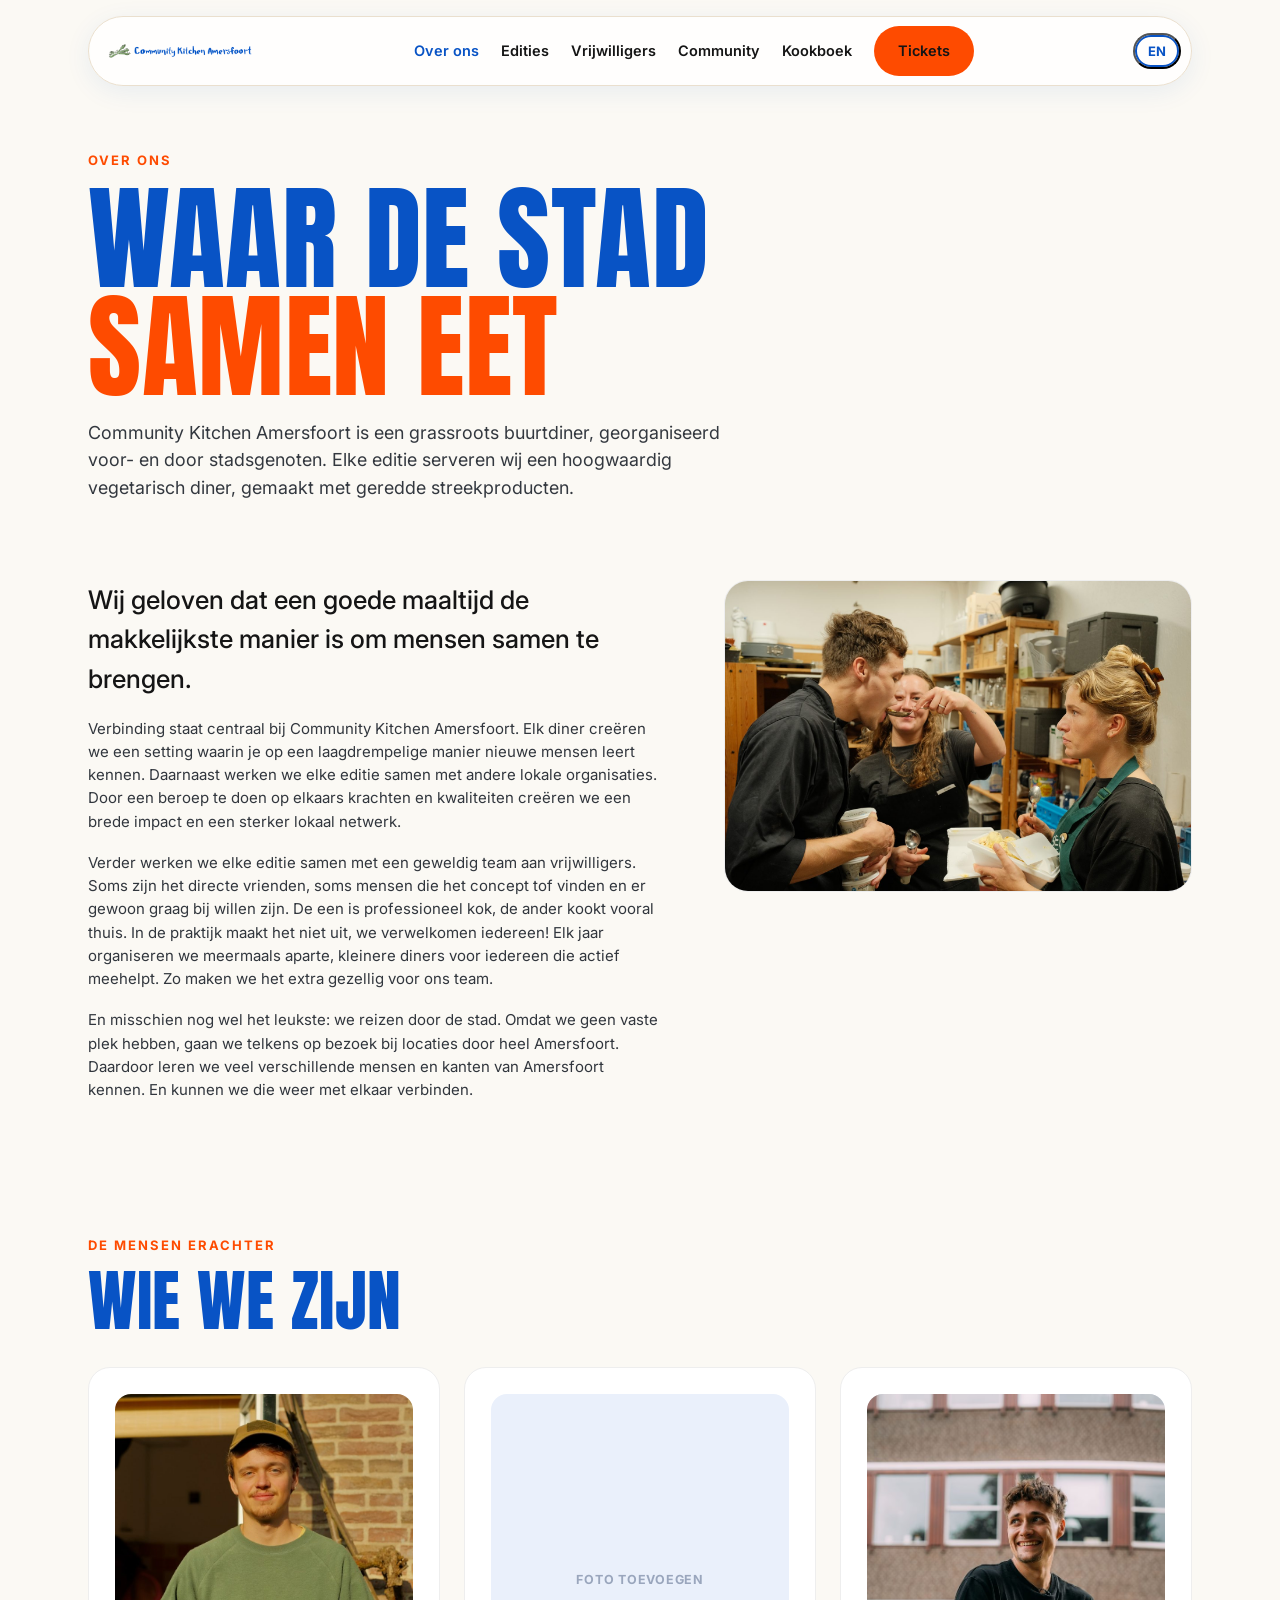
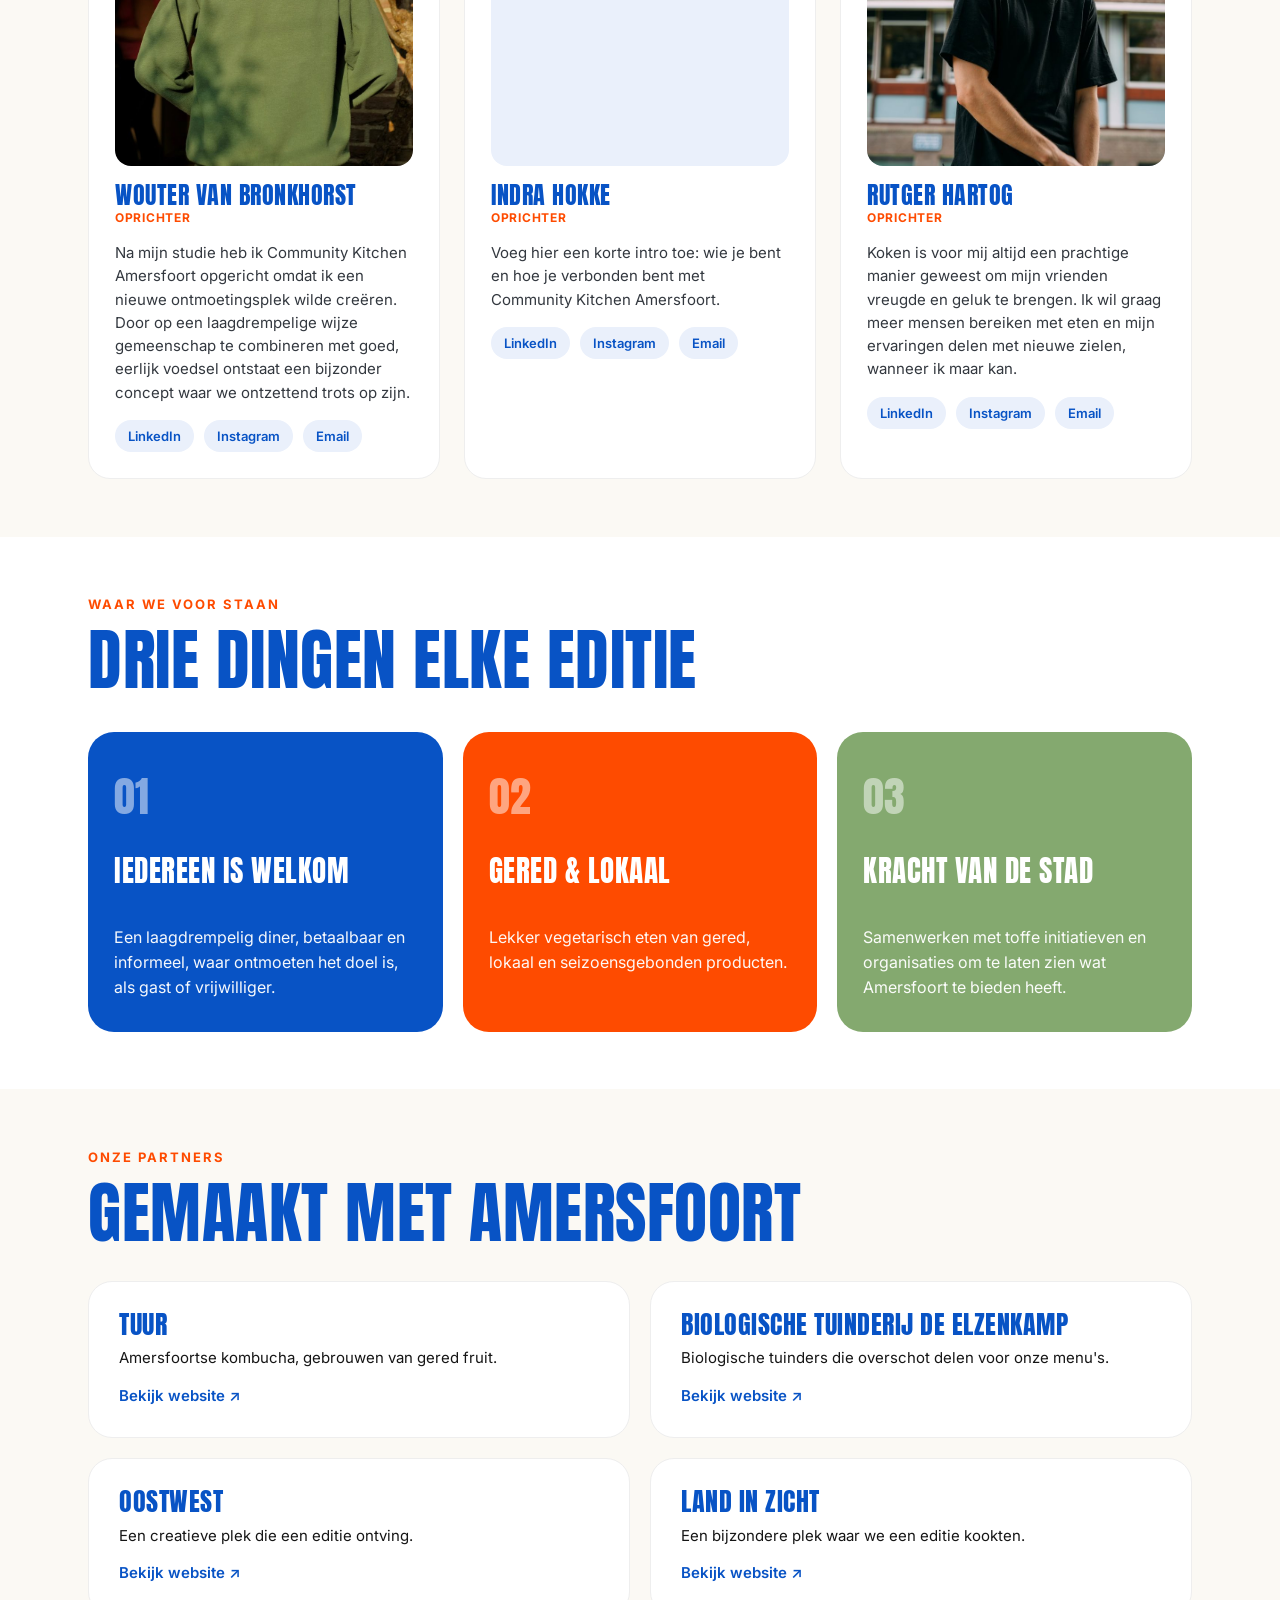
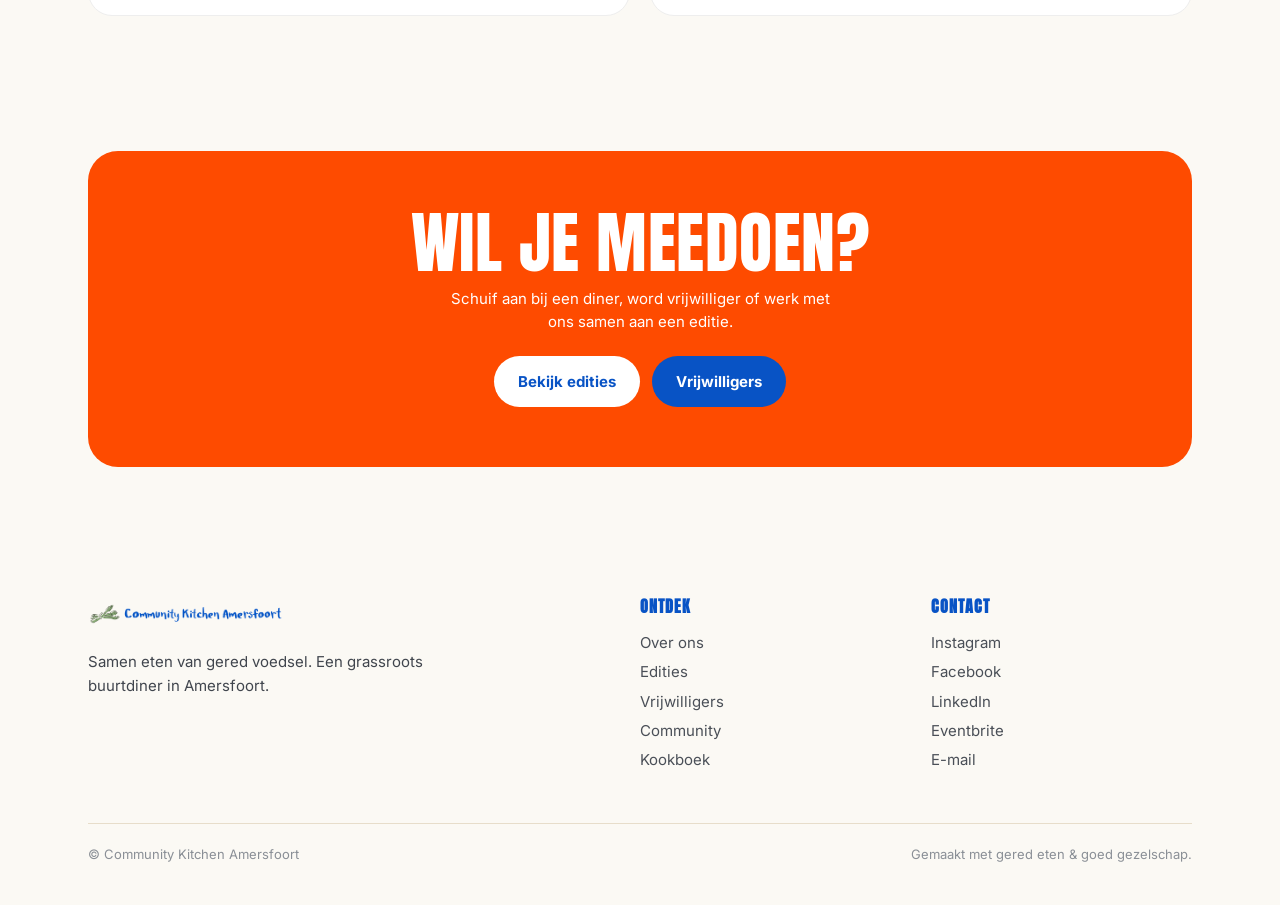
==== about.html @ 236e0821 "SEO: Dutch default, meta/OG/Twitter, JSON-LD, favicon, sitemap, robots Co-Authored-By: Claude Opus 4" ====
<!DOCTYPE html><html lang="nl"><head>
<meta charset="utf-8"><meta name="viewport" content="width=device-width, initial-scale=1">
<title>Over ons | Community Kitchen Amersfoort</title>
<meta name="description" content="Wie we zijn: een grassroots buurtdiner voor en door Amersfoorters. Vegetarisch koken met geredde streekproducten, op wisselende locaties in de stad.">
<link rel="canonical" href="https://communitykitchenamersfoort.nl/about.html">
<meta property="og:type" content="website">
<meta property="og:site_name" content="Community Kitchen Amersfoort">
<meta property="og:locale" content="nl_NL">
<meta property="og:title" content="Over ons | Community Kitchen Amersfoort">
<meta property="og:description" content="Wie we zijn: een grassroots buurtdiner voor en door Amersfoorters. Vegetarisch koken met geredde streekproducten, op wisselende locaties in de stad.">
<meta property="og:url" content="https://communitykitchenamersfoort.nl/about.html">
<meta property="og:image" content="https://communitykitchenamersfoort.nl/assets/img/og-image.jpg">
<meta property="og:image:width" content="1200">
<meta property="og:image:height" content="630">
<meta name="twitter:card" content="summary_large_image">
<meta name="twitter:title" content="Over ons | Community Kitchen Amersfoort">
<meta name="twitter:description" content="Wie we zijn: een grassroots buurtdiner voor en door Amersfoorters. Vegetarisch koken met geredde streekproducten, op wisselende locaties in de stad.">
<meta name="twitter:image" content="https://communitykitchenamersfoort.nl/assets/img/og-image.jpg">
<meta name="theme-color" content="#0853C5">
<link rel="icon" href="favicon.ico" sizes="any">
<link rel="icon" type="image/png" sizes="32x32" href="assets/img/favicon-32.png">
<link rel="icon" type="image/png" sizes="16x16" href="assets/img/favicon-16.png">
<link rel="apple-touch-icon" href="assets/img/apple-touch-icon.png">
<link rel="preconnect" href="https://fonts.googleapis.com"><link rel="preconnect" href="https://fonts.gstatic.com" crossorigin>
<link href="https://fonts.googleapis.com/css2?family=Anton&family=Inter:wght@400;500;600;700;800&display=swap" rel="stylesheet">
<link rel="stylesheet" href="assets/css/style.css?v=3"><script type="application/ld+json">{"@context":"https://schema.org","@type":"Organization","name":"Community Kitchen Amersfoort","url":"https://communitykitchenamersfoort.nl/","logo":"https://communitykitchenamersfoort.nl/assets/img/apple-touch-icon.png","image":"https://communitykitchenamersfoort.nl/assets/img/og-image.jpg","description":"Een laagdrempelig buurtdiner in Amersfoort. Samen eten uit gered, lokaal en seizoensvoedsel.","email":"info@communitykitchenamersfoort.nl","areaServed":"Amersfoort","sameAs":["https://www.instagram.com/communitykitchenamersfoort/","https://www.facebook.com/profile.php?id=61595077734301","https://www.linkedin.com/company/community-kitchen-amersfoort/"]}</script></head><body>
<nav><div class="wrap"><div class="navbar">
<a href="index.html"><img src="assets/img/logo.png" alt="Community Kitchen Amersfoort"></a>
<div class="navlinks" id="nav"><a class="active" href="about.html" data-en="About" data-nl="Over ons">Over ons</a><a href="events.html" data-en="Events" data-nl="Edities">Edities</a><a href="volunteer.html" data-en="Volunteer" data-nl="Vrijwilligers">Vrijwilligers</a><a href="community.html" data-en="Community" data-nl="Community">Community</a><a href="recipes.html" data-en="Cookbook" data-nl="Kookboek">Kookboek</a><a class="btn" href="https://www.eventbrite.nl/o/community-kitchen-amersfoort" target="_blank" rel="noopener" data-en="Get tickets" data-nl="Tickets">Tickets</a></div>
<button class="langtoggle" aria-label="Taal">EN</button>
<button class="navtoggle" aria-label="Menu">&#9776;</button>
</div></div></nav>
<header class="page-hero"><div class="wrap">
<div class="eyebrow reveal in" data-en="About us" data-nl="Over ons">Over ons</div>
<h1 class="display reveal in"><span data-en="Where the city" data-nl="Waar de stad">Waar de stad</span><span style="color:var(--orange)" data-en="eats together" data-nl="samen eet">samen eet</span></h1>
<p class="lede reveal in" data-en="Community Kitchen Amersfoort is a grassroots neighbourhood dinner, organised for and by fellow city residents. Every edition we serve a high-quality vegetarian dinner, made with rescued regional produce." data-nl="Community Kitchen Amersfoort is een grassroots buurtdiner, georganiseerd voor- en door stadsgenoten. Elke editie serveren wij een hoogwaardig vegetarisch diner, gemaakt met geredde streekproducten.">Community Kitchen Amersfoort is een grassroots buurtdiner, georganiseerd voor- en door stadsgenoten. Elke editie serveren wij een hoogwaardig vegetarisch diner, gemaakt met geredde streekproducten.</p>
</div></header>

<section><div class="wrap two" style="align-items:start">
<div class="prose reveal">
<p class="big" data-en="We believe a good meal is the easiest way to bring people together." data-nl="Wij geloven dat een goede maaltijd de makkelijkste manier is om mensen samen te brengen.">Wij geloven dat een goede maaltijd de makkelijkste manier is om mensen samen te brengen.</p>
<p data-en="Connection is at the heart of Community Kitchen Amersfoort. At every dinner we create a setting where you get to know new people in a low-threshold way. We also team up with other local organisations each edition. By drawing on each other&#x27;s strengths and qualities, we create a broad impact and a stronger local network." data-nl="Verbinding staat centraal bij Community Kitchen Amersfoort. Elk diner creëren we een setting waarin je op een laagdrempelige manier nieuwe mensen leert kennen. Daarnaast werken we elke editie samen met andere lokale organisaties. Door een beroep te doen op elkaars krachten en kwaliteiten creëren we een brede impact en een sterker lokaal netwerk.">Verbinding staat centraal bij Community Kitchen Amersfoort. Elk diner creëren we een setting waarin je op een laagdrempelige manier nieuwe mensen leert kennen. Daarnaast werken we elke editie samen met andere lokale organisaties. Door een beroep te doen op elkaars krachten en kwaliteiten creëren we een brede impact en een sterker lokaal netwerk.</p>
<p data-en="Every edition we also work with a wonderful team of volunteers. Sometimes they&#x27;re close friends, sometimes people who love the concept and simply want to be part of it. One is a professional cook, another mostly cooks at home. In practice it doesn&#x27;t matter, everyone is welcome! Several times a year we host separate, smaller dinners for everyone who actively helps out, to make it extra special for our team." data-nl="Verder werken we elke editie samen met een geweldig team aan vrijwilligers. Soms zijn het directe vrienden, soms mensen die het concept tof vinden en er gewoon graag bij willen zijn. De een is professioneel kok, de ander kookt vooral thuis. In de praktijk maakt het niet uit, we verwelkomen iedereen! Elk jaar organiseren we meermaals aparte, kleinere diners voor iedereen die actief meehelpt. Zo maken we het extra gezellig voor ons team.">Verder werken we elke editie samen met een geweldig team aan vrijwilligers. Soms zijn het directe vrienden, soms mensen die het concept tof vinden en er gewoon graag bij willen zijn. De een is professioneel kok, de ander kookt vooral thuis. In de praktijk maakt het niet uit, we verwelkomen iedereen! Elk jaar organiseren we meermaals aparte, kleinere diners voor iedereen die actief meehelpt. Zo maken we het extra gezellig voor ons team.</p>
<p data-en="And maybe the best part: we travel through the city. Because we don&#x27;t have a fixed spot, we visit locations all across Amersfoort. That way we get to know many different people and sides of Amersfoort, and connect them with each other." data-nl="En misschien nog wel het leukste: we reizen door de stad. Omdat we geen vaste plek hebben, gaan we telkens op bezoek bij locaties door heel Amersfoort. Daardoor leren we veel verschillende mensen en kanten van Amersfoort kennen. En kunnen we die weer met elkaar verbinden.">En misschien nog wel het leukste: we reizen door de stad. Omdat we geen vaste plek hebben, gaan we telkens op bezoek bij locaties door heel Amersfoort. Daardoor leren we veel verschillende mensen en kanten van Amersfoort kennen. En kunnen we die weer met elkaar verbinden.</p>
</div>
<div class="round-img photoslides reveal" aria-label="Photos from Community Kitchen editions">
<img class="on" src="assets/img/about/7752.jpg" alt="Neighbours together at a Community Kitchen edition" style="object-position:58% 43%">
<img src="assets/img/about/7590.jpg" alt="A volunteer at a Community Kitchen edition" style="object-position:48% 45%">
<img src="assets/img/about/7523.jpg" alt="Guests sharing a meal at a Community Kitchen edition" style="object-position:45% 47%">
<img src="assets/img/about/7566.jpg" alt="People talking over dinner at a Community Kitchen edition" style="object-position:50% 43%">
<img src="assets/img/about/7672.jpg" alt="A guest enjoying the evening at a Community Kitchen edition" style="object-position:48% 36%">
<img src="assets/img/about/7870.jpg" alt="A cook at a Community Kitchen edition" style="object-position:51% 45%">
</div>
</div></section>

<section><div class="wrap">
<div class="eyebrow reveal" data-en="The people behind it" data-nl="De mensen erachter">De mensen erachter</div><h2 class="reveal" data-en="Who we are" data-nl="Wie we zijn">Wie we zijn</h2>
<div class="team">
<div class="tcard reveal">
<div class="tphoto"><img src="assets/img/team/wouter-1.jpg" alt="Wouter van Bronkhorst"></div>
<h3>Wouter van Bronkhorst</h3>
<div class="trole" data-en="Founder" data-nl="Oprichter">Oprichter</div>
<p data-en="After my studies I founded Community Kitchen Amersfoort because I wanted to create a new meeting place. By combining community with good, honest food in a low-threshold way, a special concept arises that we&#x27;re incredibly proud of." data-nl="Na mijn studie heb ik Community Kitchen Amersfoort opgericht omdat ik een nieuwe ontmoetingsplek wilde creëren. Door op een laagdrempelige wijze gemeenschap te combineren met goed, eerlijk voedsel ontstaat een bijzonder concept waar we ontzettend trots op zijn.">Na mijn studie heb ik Community Kitchen Amersfoort opgericht omdat ik een nieuwe ontmoetingsplek wilde creëren. Door op een laagdrempelige wijze gemeenschap te combineren met goed, eerlijk voedsel ontstaat een bijzonder concept waar we ontzettend trots op zijn.</p>
<div class="tsocials"><a href="https://www.linkedin.com/in/wouter-van-bronkhorst/" target="_blank" rel="noopener">LinkedIn</a><a href="https://www.instagram.com/woutervanbronkhorst/" target="_blank" rel="noopener">Instagram</a><a href="mailto:wouter@communitykitchenamersfoort.nl">Email</a></div>
</div>
<div class="tcard reveal">
<div class="tphoto" data-en="Add photo" data-nl="Foto toevoegen">Foto toevoegen</div>
<h3>Indra Hokke</h3>
<div class="trole" data-en="Founder" data-nl="Oprichter">Oprichter</div>
<p data-en="Add a short intro here: who you are and how you connect to Community Kitchen Amersfoort." data-nl="Voeg hier een korte intro toe: wie je bent en hoe je verbonden bent met Community Kitchen Amersfoort.">Voeg hier een korte intro toe: wie je bent en hoe je verbonden bent met Community Kitchen Amersfoort.</p>
<div class="tsocials"><a href="https://www.linkedin.com/in/indra-hokke-3371091a9/" target="_blank" rel="noopener">LinkedIn</a><a href="https://www.instagram.com/indrahokke/" target="_blank" rel="noopener">Instagram</a><a href="mailto:Indra@communitykitchenamersfoort.nl">Email</a></div>
</div>
<div class="tcard reveal">
<div class="tphoto swap"><img class="p1" src="assets/img/team/rutger-1.jpg" alt="Rutger Hartog"><img class="p2" src="assets/img/team/rutger-2.jpg" alt="" aria-hidden="true"></div>
<h3>Rutger Hartog</h3>
<div class="trole" data-en="Founder" data-nl="Oprichter">Oprichter</div>
<p data-en="Cooking has always been a beautiful way for me to bring joy and happiness to my friends. I&#x27;d like to reach more people with food and share my experiences with new souls whenever I can." data-nl="Koken is voor mij altijd een prachtige manier geweest om mijn vrienden vreugde en geluk te brengen. Ik wil graag meer mensen bereiken met eten en mijn ervaringen delen met nieuwe zielen, wanneer ik maar kan.">Koken is voor mij altijd een prachtige manier geweest om mijn vrienden vreugde en geluk te brengen. Ik wil graag meer mensen bereiken met eten en mijn ervaringen delen met nieuwe zielen, wanneer ik maar kan.</p>
<div class="tsocials"><a href="https://www.linkedin.com/in/rutger-hartog-46045a106/" target="_blank" rel="noopener">LinkedIn</a><a href="https://www.instagram.com/rutgerhartog/" target="_blank" rel="noopener">Instagram</a><a href="mailto:rutger@communitykitchenamersfoort.nl">Email</a></div>
</div>
</div>
</div></section>

<section style="background:var(--white)"><div class="wrap">
<div class="eyebrow reveal" data-en="What we stand for" data-nl="Waar we voor staan">Waar we voor staan</div><h2 class="reveal" data-en="Three things every edition" data-nl="Drie dingen elke editie">Drie dingen elke editie</h2>
<div class="cards">
<div class="pcard b reveal"><div class="n">01</div><div><h3 data-en="Everyone&#x27;s welcome" data-nl="Iedereen is welkom">Iedereen is welkom</h3><p data-en="A low-threshold dinner, affordable and informal, where meeting people is the whole point, as a guest or volunteer." data-nl="Een laagdrempelig diner, betaalbaar en informeel, waar ontmoeten het doel is, als gast of vrijwilliger.">Een laagdrempelig diner, betaalbaar en informeel, waar ontmoeten het doel is, als gast of vrijwilliger.</p></div></div>
<div class="pcard o reveal"><div class="n">02</div><div><h3 data-en="Rescued &amp; local" data-nl="Gered &amp; lokaal">Gered &amp; lokaal</h3><p data-en="Tasty vegetarian food from rescued, local and seasonal produce." data-nl="Lekker vegetarisch eten van gered, lokaal en seizoensgebonden producten.">Lekker vegetarisch eten van gered, lokaal en seizoensgebonden producten.</p></div></div>
<div class="pcard g reveal"><div class="n">03</div><div><h3 data-en="Strength of the city" data-nl="Kracht van de stad">Kracht van de stad</h3><p data-en="Teaming up with great local initiatives and organisations to show what Amersfoort has to offer." data-nl="Samenwerken met toffe initiatieven en organisaties om te laten zien wat Amersfoort te bieden heeft.">Samenwerken met toffe initiatieven en organisaties om te laten zien wat Amersfoort te bieden heeft.</p></div></div>
</div></div></section>

<section><div class="wrap">
<div class="eyebrow reveal" data-en="Our partners" data-nl="Onze partners">Onze partners</div><h2 class="reveal" data-en="Made with Amersfoort" data-nl="Gemaakt met Amersfoort">Gemaakt met Amersfoort</h2>
<div class="grid2">
<a class="icard reveal" href="https://tuur.fr/sdrank/" target="_blank" rel="noopener"><h3>TUUR</h3><p data-en="Amersfoort kombucha, brewed from rescued fruit." data-nl="Amersfoortse kombucha, gebrouwen van gered fruit.">Amersfoortse kombucha, gebrouwen van gered fruit.</p><span class="icard-link" data-en="Visit website ↗" data-nl="Bekijk website ↗">Bekijk website ↗</span></a>
<a class="icard reveal" href="https://www.elzenkamp.nl" target="_blank" rel="noopener"><h3>Biologische Tuinderij De Elzenkamp</h3><p data-en="Organic growers who share surplus produce for our menus." data-nl="Biologische tuinders die overschot delen voor onze menu&#x27;s.">Biologische tuinders die overschot delen voor onze menu&#x27;s.</p><span class="icard-link" data-en="Visit website ↗" data-nl="Bekijk website ↗">Bekijk website ↗</span></a>
<a class="icard reveal" href="https://oostwest.digitalkiss.nl" target="_blank" rel="noopener"><h3>OostWest</h3><p data-en="A creative venue that has hosted an edition." data-nl="Een creatieve plek die een editie ontving.">Een creatieve plek die een editie ontving.</p><span class="icard-link" data-en="Visit website ↗" data-nl="Bekijk website ↗">Bekijk website ↗</span></a>
<a class="icard reveal" href="https://landinzicht.net" target="_blank" rel="noopener"><h3>Land In Zicht</h3><p data-en="A special spot where we cooked an edition." data-nl="Een bijzondere plek waar we een editie kookten.">Een bijzondere plek waar we een editie kookten.</p><span class="icard-link" data-en="Visit website ↗" data-nl="Bekijk website ↗">Bekijk website ↗</span></a>
</div>
</div></section>

<section><div class="wrap"><div class="band orange reveal">
<h2 data-en="Want to be part of it?" data-nl="Wil je meedoen?">Wil je meedoen?</h2><p style="max-width:44ch;margin:12px auto 0" data-en="Join a dinner, volunteer, or partner with us on an edition." data-nl="Schuif aan bij een diner, word vrijwilliger of werk met ons samen aan een editie.">Schuif aan bij een diner, word vrijwilliger of werk met ons samen aan een editie.</p>
<div style="margin-top:22px;display:flex;gap:12px;justify-content:center;flex-wrap:wrap">
<a class="btn white" href="events.html" data-en="See events" data-nl="Bekijk edities">Bekijk edities</a><a class="btn blue" href="volunteer.html" data-en="Volunteer" data-nl="Vrijwilligers">Vrijwilligers</a></div>
</div></div></section>
<footer><div class="wrap"><div class="fgrid">
<div><img class="flogo" src="assets/img/logo.png" alt="Community Kitchen Amersfoort">
<p style="max-width:40ch;color:#40454d" data-en="Eating together from rescued food. A grassroots community dinner in Amersfoort." data-nl="Samen eten van gered voedsel. Een grassroots buurtdiner in Amersfoort.">Samen eten van gered voedsel. Een grassroots buurtdiner in Amersfoort.</p></div>
<div class="fcol"><h4 data-en="Explore" data-nl="Ontdek">Ontdek</h4>
<a href="about.html" data-en="About us" data-nl="Over ons">Over ons</a><a href="events.html" data-en="Events" data-nl="Edities">Edities</a><a href="volunteer.html" data-en="Volunteer" data-nl="Vrijwilligers">Vrijwilligers</a><a href="community.html" data-en="Community" data-nl="Community">Community</a><a href="recipes.html" data-en="Cookbook" data-nl="Kookboek">Kookboek</a></div>
<div class="fcol"><h4 data-en="Connect" data-nl="Contact">Contact</h4>
<a href="https://www.instagram.com/communitykitchenamersfoort/" target="_blank" rel="noopener">Instagram</a><a href="https://www.facebook.com/profile.php?id=61595077734301" target="_blank" rel="noopener">Facebook</a><a href="https://www.linkedin.com/company/community-kitchen-amersfoort/" target="_blank" rel="noopener">LinkedIn</a><a href="https://www.eventbrite.nl/o/community-kitchen-amersfoort" target="_blank" rel="noopener">Eventbrite</a><a href="mailto:info@communitykitchenamersfoort.nl" data-en="Email" data-nl="E-mail">E-mail</a></div>
</div><div class="fbar"><span>&copy; Community Kitchen Amersfoort</span><span data-en="Made with rescued veg &amp; good company." data-nl="Gemaakt met gered eten &amp; goed gezelschap.">Gemaakt met gered eten &amp; goed gezelschap.</span></div></div></footer>
<script src="assets/js/main.js?v=3"></script></body></html>
---- assets/css/style.css ----
:root{--blue:#0853C5;--orange:#FE4B00;--green:#84A96F;--ink:#151515;--paper:#FBF9F4;--white:#fff;--cloud:#EAF0FB;--head:'Anton','Arial Narrow',sans-serif;--body:'Inter',system-ui,sans-serif}
*{box-sizing:border-box;margin:0;padding:0}
html{scroll-behavior:smooth}
body{font-family:var(--body);color:var(--ink);background:var(--paper);line-height:1.55;-webkit-font-smoothing:antialiased;overflow-x:hidden}
a{color:inherit;text-decoration:none}
img{max-width:100%;display:block}
.wrap{max-width:1200px;margin:0 auto;padding:0 clamp(18px,4vw,48px)}
h1,h2,h3{font-family:var(--head);font-weight:400;text-transform:uppercase;line-height:.94;letter-spacing:.5px}
.display{font-size:clamp(48px,11vw,150px);color:var(--blue);text-wrap:balance}
.display span{display:block}
.display.oneline span{display:inline}
h2{font-size:clamp(32px,5.5vw,68px);color:var(--blue)}
h3{font-size:clamp(20px,2.4vw,30px)}
p{font-size:clamp(15px,1.15vw,18px)}
.eyebrow{font-family:var(--body);font-weight:700;text-transform:uppercase;letter-spacing:2px;color:var(--orange);font-size:13px;margin-bottom:14px}
.btn{display:inline-flex;align-items:center;gap:8px;font-family:var(--body);font-weight:700;font-size:15px;padding:14px 24px;border-radius:100px;background:var(--orange);color:#fff;transition:transform .18s,background .18s;cursor:pointer;border:0}
.btn:hover{transform:translateY(-2px)}
.btn.blue{background:var(--blue)}
.btn.ghost{background:transparent;color:var(--blue);box-shadow:inset 0 0 0 2px var(--blue)}
.btn.ghost:hover{background:var(--blue);color:#fff}
.btn.white{background:#fff;color:var(--blue)}
nav{position:fixed;top:16px;left:0;right:0;z-index:50}
.navbar{display:flex;align-items:center;gap:14px;justify-content:space-between;background:rgba(255,255,255,.82);backdrop-filter:blur(10px);border:1px solid #eadfce;border-radius:100px;padding:9px 10px 9px 18px;box-shadow:0 6px 26px rgba(8,83,197,.08)}
.navbar>a img{height:30px}
.navlinks{display:flex;gap:22px;align-items:center}
.navlinks a{font-weight:600;font-size:14.5px;color:var(--ink);transition:color .15s}
.navlinks a:hover,.navlinks a.active{color:var(--blue)}
.langtoggle{font-family:var(--body);font-weight:700;font-size:13px;padding:8px 13px;border-radius:100px;background:transparent;color:var(--blue);box-shadow:inset 0 0 0 2px var(--blue);cursor:pointer;flex:none}
.langtoggle:hover{background:var(--blue);color:#fff}
.navtoggle{display:none;background:none;border:0;font-size:26px;color:var(--blue);cursor:pointer;line-height:1}
.hero{padding:150px 0 30px}
.hero .lede{max-width:620px;margin:24px 0 28px;font-size:clamp(17px,1.6vw,22px);color:#33383f}
.hero-cta{display:flex;gap:14px;flex-wrap:wrap}
.home-hero{padding:130px 0 50px}
.hero-split{display:grid;grid-template-columns:1.05fr .95fr;gap:clamp(28px,5vw,64px);align-items:center;width:100%}
.home-hero .display{font-size:clamp(40px,7vw,108px)}
.hero-square{aspect-ratio:1/1;border-radius:28px;overflow:hidden;border:1px solid #eee;background:#fff}
.hero-square img{width:100%;height:100%;object-fit:cover;display:block}
.page-hero{padding:150px 0 20px}
.page-hero .display{font-size:clamp(44px,9vw,120px)}
.page-hero .lede{max-width:60ch;margin-top:18px;color:#33383f;font-size:clamp(16px,1.4vw,20px)}
.lede a{color:var(--blue);font-weight:600}
section{padding:clamp(34px,4.5vw,60px) 0}
.two{display:grid;grid-template-columns:1.1fr .9fr;gap:clamp(28px,5vw,64px);align-items:center}
.statement{font-family:var(--head);text-transform:uppercase;font-size:clamp(26px,3.2vw,44px);line-height:1.02;color:var(--ink)}
.statement b{color:var(--blue)}
.round-img{border-radius:24px;overflow:hidden;border:1px solid #eee;background:#fff}
.photoslides{position:relative;aspect-ratio:3/2}
.photoslides img{position:absolute;inset:0;width:100%;height:100%;object-fit:cover;opacity:0;transition:opacity 1s ease}
.photoslides img.on{opacity:1}
.prose p{max-width:66ch;margin:0 0 18px;color:#31363d}
.prose p.big{font-size:clamp(19px,2vw,26px);color:var(--ink);font-weight:500}
.eventbar{background:var(--orange);color:#fff;border-radius:24px;padding:26px clamp(24px,4vw,44px);display:flex;gap:20px;align-items:center;justify-content:space-between;flex-wrap:wrap;margin-top:34px}
.eventbar .when{font-family:var(--head);text-transform:uppercase;font-size:clamp(22px,3vw,40px);line-height:1}
.eventbar .sub{opacity:.95;margin-top:6px;font-weight:600}
.cards{display:grid;grid-template-columns:repeat(3,1fr);gap:20px;margin-top:40px}
.pcard{border-radius:26px;padding:32px 26px;min-height:240px;display:flex;flex-direction:column;color:#fff}
.pcard h3{font-size:clamp(23px,2.3vw,32px)}.pcard p{font-size:16px;opacity:.96}
.pcard .n{font-family:var(--head);font-size:42px;opacity:.5;margin-bottom:28px}
.pcard h3{margin-bottom:12px;min-height:1.9em}
.pcard.b{background:var(--blue)}.pcard.o{background:var(--orange)}.pcard.g{background:var(--green)}
.edition{background:var(--blue);color:#fff;border-radius:30px;overflow:hidden;display:grid;grid-template-columns:1fr 1fr;margin-top:20px}
.edition .info{padding:clamp(30px,4vw,54px)}
.edition h2{color:#fff}
.edition .meta{margin:22px 0;display:grid;gap:12px;font-size:17px}
.edition .meta div{display:flex;gap:14px;align-items:baseline}
.edition .meta b{font-family:var(--head);color:#FFC7AE;font-weight:400;min-width:110px;text-transform:uppercase;font-size:15px;letter-spacing:1px}
.edition .pic{background:#fff}.edition .pic img{width:100%;height:100%;object-fit:cover}
.gallery{display:grid;grid-template-columns:repeat(4,1fr);grid-auto-rows:200px;gap:16px;margin-top:24px}
.gitem{border-radius:20px;overflow:hidden;position:relative}
.gitem img{width:100%;height:100%;object-fit:cover;transition:transform .5s}
.gitem:hover img{transform:scale(1.05)}
.gitem.tall{grid-row:span 2}.gitem.wide{grid-column:span 2}
.gitem.fill{display:flex;align-items:center;justify-content:center;padding:14px}
.gitem.fill img{height:auto;object-fit:contain}
.gitem.blue{background:var(--cloud)}.gitem.cream{background:#F3ECDD}.gitem.mint{background:#EAF0E7}
.grid3{display:grid;grid-template-columns:repeat(3,1fr);gap:20px;margin-top:36px}
.grid2{display:grid;grid-template-columns:repeat(2,1fr);gap:20px;margin-top:36px}
.icard{border-radius:24px;padding:30px;background:#fff;border:1px solid #eee}
.icard h3{color:var(--blue);font-size:26px;margin-bottom:10px}
a.icard{text-decoration:none;color:inherit;display:block;transition:transform .2s,box-shadow .2s,border-color .2s}
a.icard:hover{transform:translateY(-3px);box-shadow:0 12px 30px rgba(8,83,197,.10);border-color:var(--blue)}
.icard-link{display:inline-block;margin-top:14px;color:var(--blue);font-weight:600;font-size:15px}
.recipes{display:grid;gap:26px;margin-top:30px}
.recipe{background:#fff;border:1px solid #eee;border-radius:24px;padding:clamp(24px,3vw,38px)}
.recipe h3{font-size:clamp(24px,2.6vw,34px);color:var(--blue);margin-bottom:4px}
.recipe .rtag{font-family:var(--body);font-weight:700;text-transform:uppercase;letter-spacing:.06em;color:var(--orange);font-size:12.5px;margin-bottom:16px}
.recipe .rdesc{color:#33383f;font-size:15.5px;max-width:70ch;margin-bottom:22px}
.recipe-cols{display:grid;grid-template-columns:.85fr 1.3fr;gap:clamp(22px,3vw,40px)}
.recipe h4{font-family:var(--body);font-weight:700;font-size:12.5px;text-transform:uppercase;letter-spacing:.08em;color:#8a8f98;margin:0 0 12px}
.rgroup+.rgroup{margin-top:22px}
.recipe ul{list-style:none;padding:0;margin:0}
.recipe ul li{padding:7px 0 7px 20px;position:relative;border-bottom:1px solid #f1eee6;color:#33383f;font-size:14.5px;line-height:1.45}
.recipe ul li:last-child{border-bottom:0}
.recipe ul li:before{content:"";position:absolute;left:2px;top:14px;width:7px;height:7px;border-radius:50%;background:var(--green)}
.recipe ol{margin:0;padding-left:22px;color:#33383f}
.recipe ol li{padding:7px 0;font-size:15px;line-height:1.6}
.recipe ol li::marker{color:var(--orange);font-weight:700}
.recipe .src{margin-top:16px;font-size:13px;color:#8a8f98}
.recipe .src a{color:var(--blue);font-weight:600}
.ed-head{margin-top:8px}
@media(max-width:820px){.recipe-cols{grid-template-columns:1fr;gap:22px}}
/* rotating recipe banner */
.rbanner-wrap{padding:110px 0 0}
.rbanner{position:relative;display:block;width:100%;height:clamp(300px,42vw,520px);border-radius:28px;overflow:hidden;cursor:pointer;border:1px solid #eadfce;background:var(--cloud)}
.rbanner-bg{position:absolute;inset:0;background-size:cover;background-position:center;opacity:0;transition:opacity .9s ease}
.rbanner-bg.on{opacity:1}
.rbanner-scrim{position:absolute;inset:0;background:linear-gradient(180deg,rgba(255,255,255,0) 42%,rgba(251,249,244,.94) 100%)}
.rbanner-inner{position:absolute;left:clamp(20px,4vw,50px);right:60px;bottom:clamp(20px,3.5vw,42px)}
.rbanner-eyebrow{font-family:var(--body);font-weight:700;text-transform:uppercase;letter-spacing:2px;color:var(--orange);font-size:13px;margin-bottom:8px}
.rbanner-title{color:var(--blue);font-family:var(--head);text-transform:uppercase;line-height:.92;letter-spacing:.5px;font-size:clamp(34px,6vw,84px);margin:0}
.rbanner-dots{position:absolute;top:clamp(18px,3vw,26px);right:clamp(18px,3vw,26px);display:flex;gap:8px}
.rbanner-dots span{width:9px;height:9px;border-radius:50%;background:rgba(8,83,197,.3);cursor:pointer;transition:background .2s,transform .2s}
.rbanner-dots span.on{background:var(--blue);transform:scale(1.3)}
/* recipe cards grid */
.rgrid{display:grid;grid-template-columns:repeat(auto-fill,minmax(248px,1fr));gap:22px;margin-top:30px}
.rcard{display:flex;flex-direction:column;text-align:left;background:#fff;border:1px solid #eee;border-radius:22px;overflow:hidden;cursor:pointer;padding:0;transition:transform .2s,box-shadow .2s}
.rcard:hover{transform:translateY(-4px);box-shadow:0 16px 36px rgba(8,83,197,.12)}
.rcard-img{aspect-ratio:4/3;overflow:hidden;background:var(--cloud)}
.rcard-img img{width:100%;height:100%;object-fit:cover;transition:transform .5s}
.rcard:hover .rcard-img img{transform:scale(1.06)}
.rcard-body{padding:16px 18px 20px}
.rcard-body h3{color:var(--blue);font-size:clamp(19px,2vw,24px);line-height:1;margin:0 0 7px}
.rcard-tag{font-family:var(--body);font-weight:700;text-transform:uppercase;letter-spacing:.05em;color:var(--orange);font-size:11.5px}
/* recipe modal */
.rmodal{position:fixed;inset:0;z-index:100;display:none;align-items:flex-start;justify-content:center;padding:clamp(14px,4vw,48px)}
.rmodal.open{display:flex}
.rmodal-scrim{position:absolute;inset:0;background:rgba(21,21,21,.42);backdrop-filter:blur(8px);-webkit-backdrop-filter:blur(8px)}
.rmodal-card{position:relative;z-index:1;display:flex;flex-direction:column;background:var(--paper);border-radius:24px;max-width:880px;width:100%;max-height:90vh;box-shadow:0 30px 80px rgba(0,0,0,.3)}
.rmodal-close{position:absolute;top:14px;right:14px;z-index:3;width:42px;height:42px;border:0;border-radius:50%;background:var(--blue);color:#fff;font-size:24px;line-height:1;cursor:pointer}
.rmodal-close:hover{background:var(--orange)}
.rmodal-body{overflow:auto;padding:clamp(24px,4vw,46px)}
.rmodal .recipe{border:0;background:transparent;padding:0}
.recipe-full{display:none}
body.modal-open{overflow:hidden}
@media(max-width:560px){.rbanner-title{font-size:clamp(30px,10vw,46px)}}
/* recipe filters */
.rfilters{display:flex;flex-wrap:wrap;gap:10px;margin-top:26px}
.rfilter{font-family:var(--body);font-weight:600;font-size:14px;padding:9px 17px;border-radius:100px;border:1.5px solid #e2ddd0;background:#fff;color:var(--ink);cursor:pointer;transition:background .15s,border-color .15s,color .15s}
.rfilter:hover{border-color:var(--blue);color:var(--blue)}
.rfilter.active{background:var(--blue);border-color:var(--blue);color:#fff}
.rempty{display:none;margin-top:30px;color:#8a8f98;font-size:16px}
/* team / people */
.team{display:grid;grid-template-columns:repeat(auto-fit,minmax(240px,1fr));gap:24px;margin-top:34px}
.tcard{background:#fff;border:1px solid #eee;border-radius:22px;padding:26px}
.tphoto{aspect-ratio:4/5;border-radius:16px;background:var(--cloud);display:flex;align-items:center;justify-content:center;color:#9aa6bd;font-size:12.5px;font-weight:700;text-transform:uppercase;letter-spacing:.06em;margin-bottom:18px;overflow:hidden}
.tphoto img{width:100%;height:100%;object-fit:cover}
.tphoto.swap{position:relative}
.tphoto.swap img{position:absolute;inset:0}
.tphoto.swap .p2{opacity:0;transition:opacity .4s ease}
.tphoto.swap:hover .p2{opacity:1}
.tcard h3{color:var(--blue);font-size:24px;margin-bottom:2px}
.trole{color:var(--orange);font-weight:700;font-size:12px;text-transform:uppercase;letter-spacing:.06em;margin-bottom:14px}
.tcard p{color:#33383f;font-size:15px;line-height:1.55}
.tsocials{display:flex;gap:10px;margin-top:16px;flex-wrap:wrap}
.tsocials a{font-family:var(--body);font-weight:600;font-size:13px;padding:6px 13px;border-radius:100px;background:var(--cloud);color:var(--blue);transition:background .15s,color .15s}
.tsocials a:hover{background:var(--blue);color:#fff}
.icard .k{font-family:var(--head);color:var(--orange);font-size:34px;text-transform:uppercase}
.chips{margin-top:30px;display:flex;gap:12px;flex-wrap:wrap;align-items:center}
.chip{background:#fff;border:1px solid #e7ddca;border-radius:100px;padding:10px 18px;font-weight:600;font-size:14px}
.tag{display:inline-block;background:var(--blue);color:#fff;font-family:var(--head);letter-spacing:1px;font-size:13px;padding:6px 14px;border-radius:20px;margin:3px 5px 3px 0;text-transform:uppercase}
.faq{margin-top:30px;max-width:820px}
.faq details{border-bottom:1px solid #e7ddca;padding:16px 0}
.faq summary{font-weight:700;font-size:18px;cursor:pointer;list-style:none;display:flex;justify-content:space-between}
.faq summary::-webkit-details-marker{display:none}
.faq summary::after{content:'+';color:var(--orange);font-family:var(--head);font-size:24px}
.faq details[open] summary::after{content:'\2013'}
.faq p{margin-top:12px;color:#31363d}
.band{background:var(--blue);color:#fff;border-radius:30px;padding:clamp(34px,5vw,60px);text-align:center;margin-top:20px}
.band h2{color:#fff}.band.orange{background:var(--orange)}
.signup{display:flex;gap:10px;max-width:460px;margin:22px auto 0;flex-wrap:wrap;justify-content:center}
.signup input{flex:1;min-width:220px;border:0;border-radius:100px;padding:15px 20px;font-size:15px;font-family:var(--body)}
footer{padding:70px 0 40px}
.fgrid{display:grid;grid-template-columns:2fr 1fr 1fr;gap:30px}
footer img.flogo{height:40px;margin-bottom:16px}
.fcol h4{font-family:var(--head);text-transform:uppercase;color:var(--blue);font-size:16px;letter-spacing:1px;margin-bottom:12px}
.fcol a{display:block;color:#4a4f57;margin:6px 0;font-size:15px}.fcol a:hover{color:var(--blue)}
.fbar{margin-top:46px;padding-top:20px;border-top:1px solid #e7ddca;display:flex;justify-content:space-between;flex-wrap:wrap;gap:10px;font-size:13px;color:#8a8f96}
.reveal{opacity:0;transform:translateY(24px);transition:opacity .7s,transform .7s}
.reveal.in{opacity:1;transform:none}
@media(max-width:900px){
 .navlinks{position:fixed;inset:72px 14px auto 14px;flex-direction:column;background:#fff;border-radius:20px;padding:18px;box-shadow:0 20px 50px rgba(0,0,0,.12);display:none}
 .navlinks.open{display:flex}.navtoggle{display:block}
 .two,.cards,.edition,.grid3,.grid2,.fgrid,.hero-split{grid-template-columns:1fr}
 .home-hero{padding:108px 0 44px}
 .edition .pic{min-height:240px}
 .gallery{grid-template-columns:repeat(2,1fr);grid-auto-rows:150px}
}
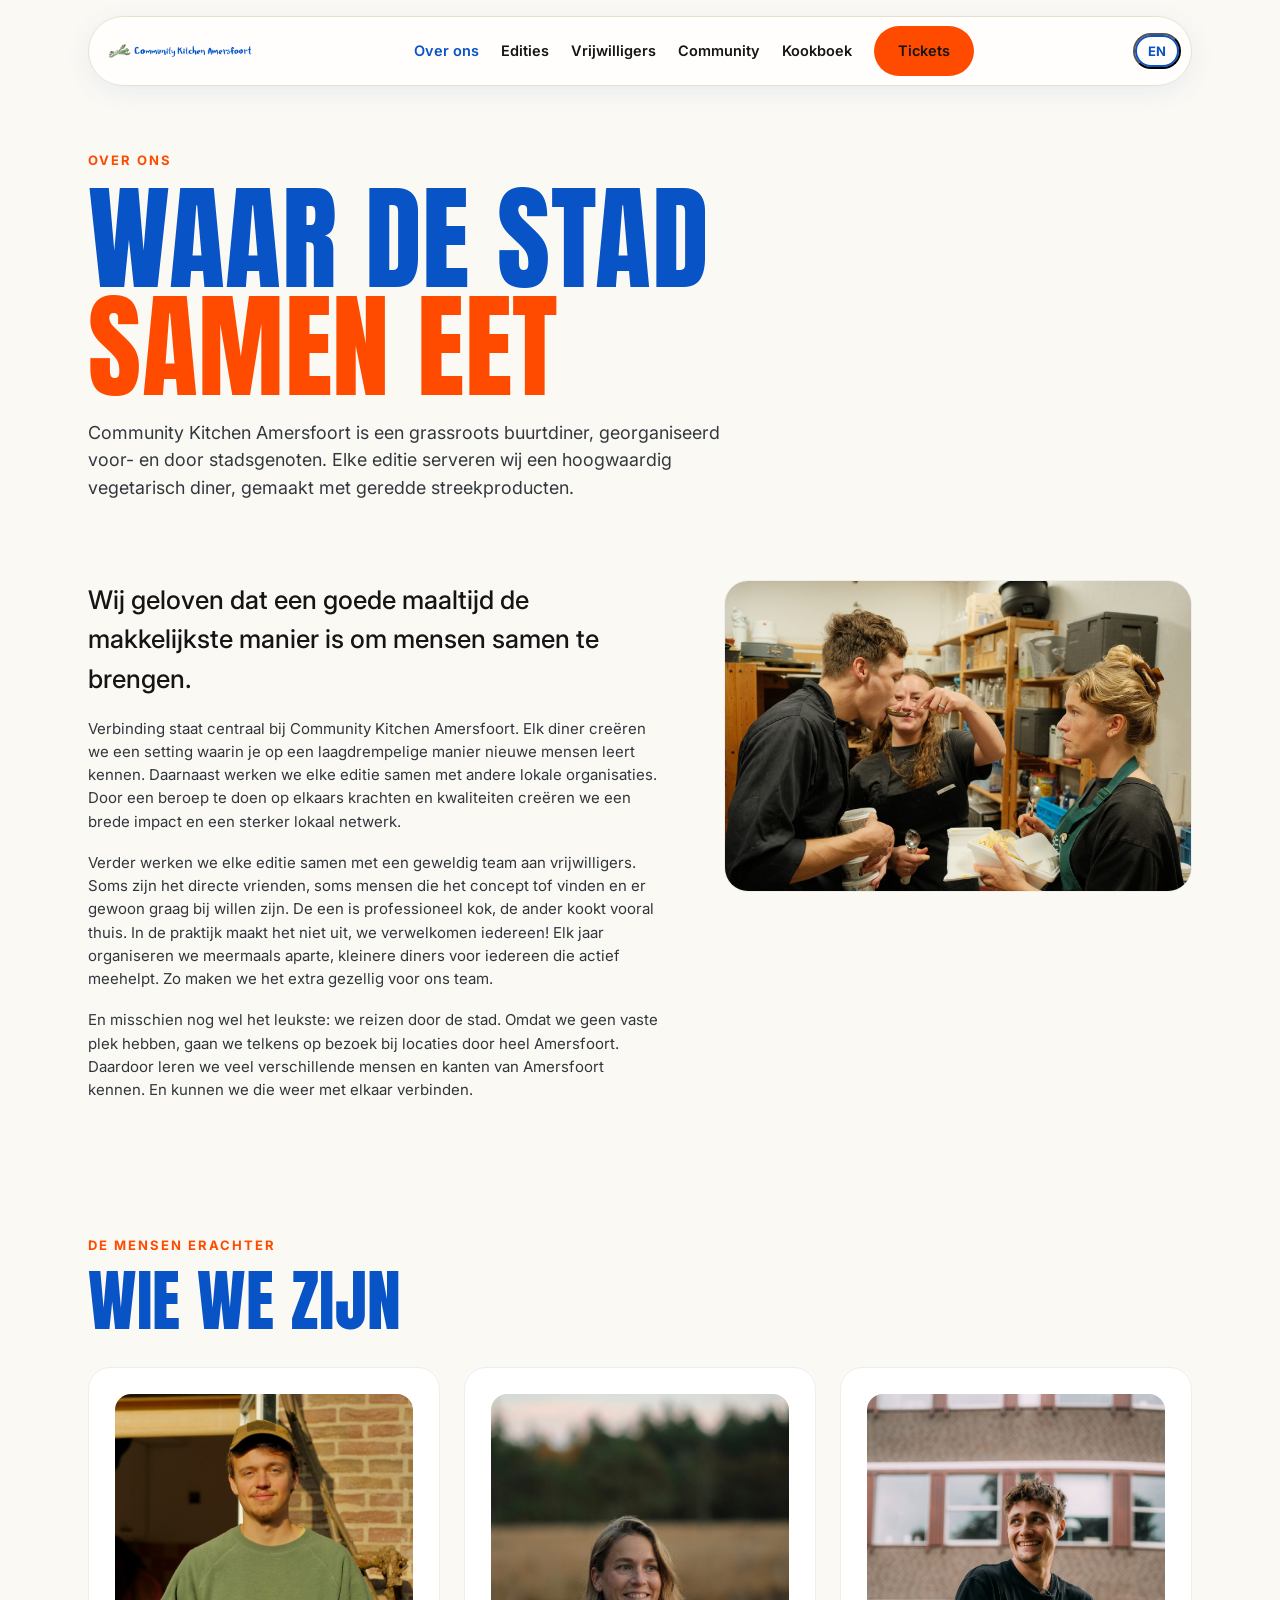
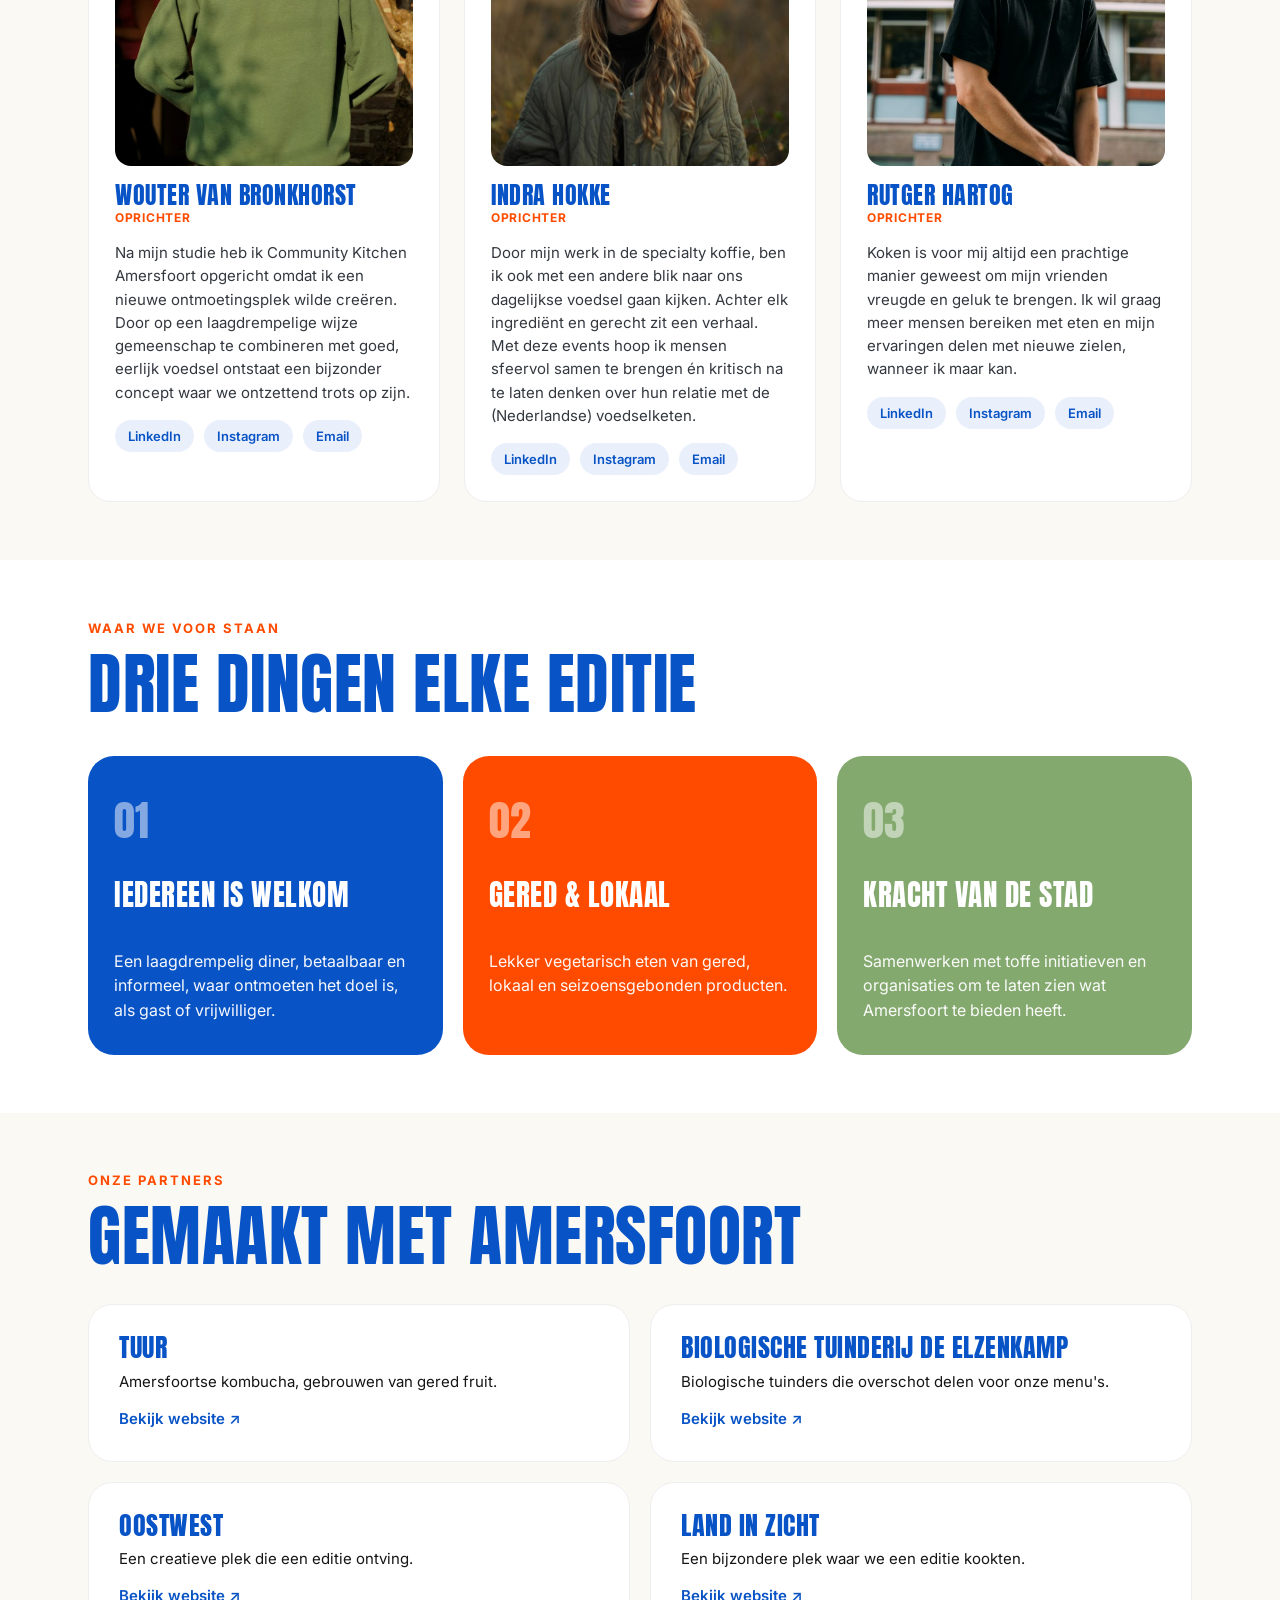
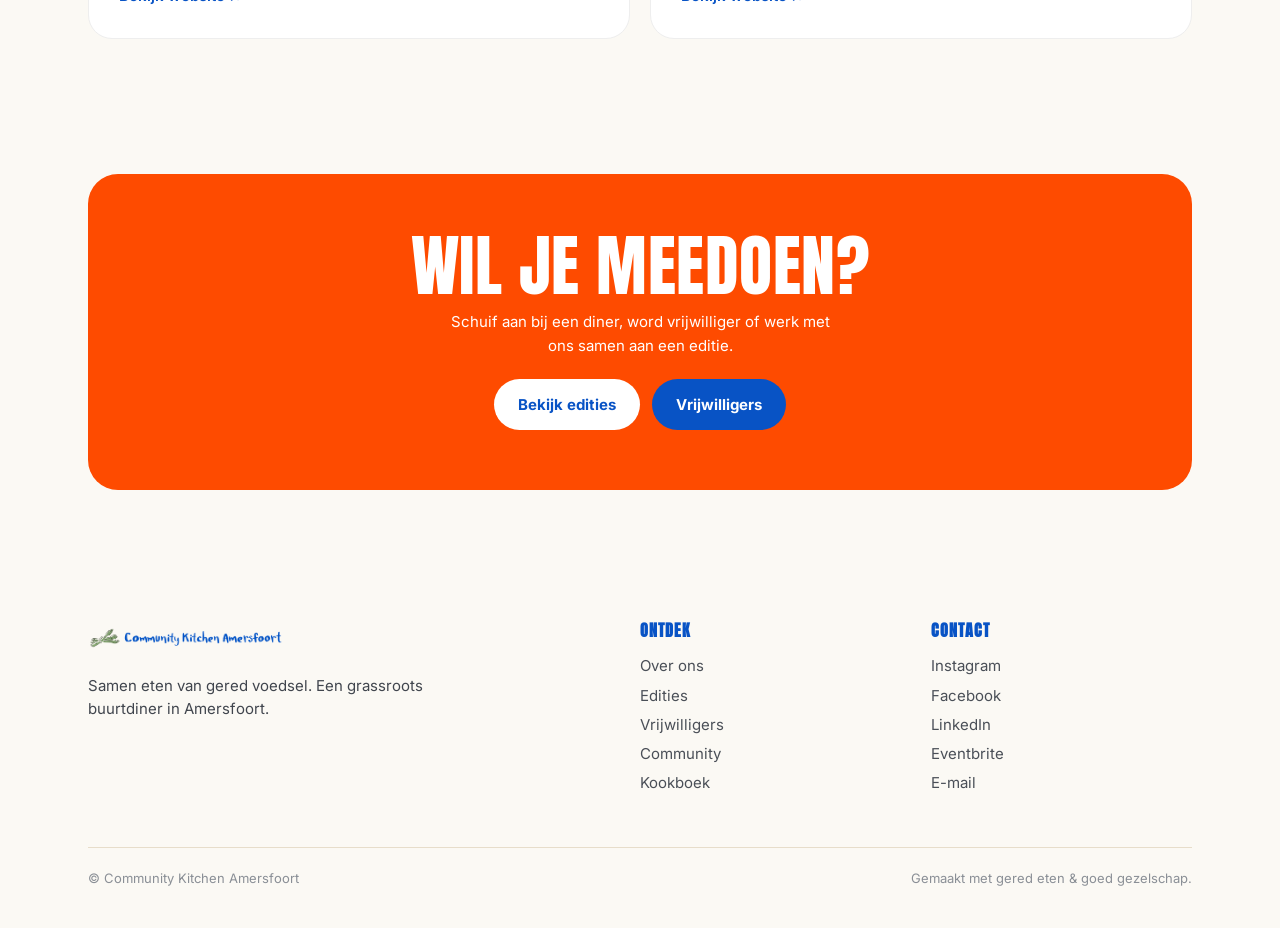
==== commit e3f7d9a1: "Add Indra's profile photo and bio Co-Authored-By: Claude Opus 4.8 <noreply@anthropic.com>" ====
--- a/about.html
+++ b/about.html
@@ -17,16 +17,16 @@
 <meta name="twitter:description" content="Wie we zijn: een grassroots buurtdiner voor en door Amersfoorters. Vegetarisch koken met geredde streekproducten, op wisselende locaties in de stad.">
 <meta name="twitter:image" content="https://communitykitchenamersfoort.nl/assets/img/og-image.jpg">
 <meta name="theme-color" content="#0853C5">
-<link rel="icon" href="favicon.ico" sizes="any">
-<link rel="icon" type="image/png" sizes="32x32" href="assets/img/favicon-32.png">
-<link rel="icon" type="image/png" sizes="16x16" href="assets/img/favicon-16.png">
-<link rel="apple-touch-icon" href="assets/img/apple-touch-icon.png">
+<link rel="icon" href="favicon.ico?v=2" sizes="any">
+<link rel="icon" type="image/png" sizes="32x32" href="assets/img/favicon-32.png?v=2">
+<link rel="icon" type="image/png" sizes="16x16" href="assets/img/favicon-16.png?v=2">
+<link rel="apple-touch-icon" href="assets/img/apple-touch-icon.png?v=2">
 <link rel="preconnect" href="https://fonts.googleapis.com"><link rel="preconnect" href="https://fonts.gstatic.com" crossorigin>
 <link href="https://fonts.googleapis.com/css2?family=Anton&family=Inter:wght@400;500;600;700;800&display=swap" rel="stylesheet">
 <link rel="stylesheet" href="assets/css/style.css?v=3"><script type="application/ld+json">{"@context":"https://schema.org","@type":"Organization","name":"Community Kitchen Amersfoort","url":"https://communitykitchenamersfoort.nl/","logo":"https://communitykitchenamersfoort.nl/assets/img/apple-touch-icon.png","image":"https://communitykitchenamersfoort.nl/assets/img/og-image.jpg","description":"Een laagdrempelig buurtdiner in Amersfoort. Samen eten uit gered, lokaal en seizoensvoedsel.","email":"info@communitykitchenamersfoort.nl","areaServed":"Amersfoort","sameAs":["https://www.instagram.com/communitykitchenamersfoort/","https://www.facebook.com/profile.php?id=61595077734301","https://www.linkedin.com/company/community-kitchen-amersfoort/"]}</script></head><body>
 <nav><div class="wrap"><div class="navbar">
 <a href="index.html"><img src="assets/img/logo.png" alt="Community Kitchen Amersfoort"></a>
-<div class="navlinks" id="nav"><a class="active" href="about.html" data-en="About" data-nl="Over ons">Over ons</a><a href="events.html" data-en="Events" data-nl="Edities">Edities</a><a href="volunteer.html" data-en="Volunteer" data-nl="Vrijwilligers">Vrijwilligers</a><a href="community.html" data-en="Community" data-nl="Community">Community</a><a href="recipes.html" data-en="Cookbook" data-nl="Kookboek">Kookboek</a><a class="btn" href="https://www.eventbrite.nl/o/community-kitchen-amersfoort" target="_blank" rel="noopener" data-en="Get tickets" data-nl="Tickets">Tickets</a></div>
+<div class="navlinks" id="nav"><a class="active" href="about.html" data-en="About" data-nl="Over ons">Over ons</a><a href="events.html" data-en="Events" data-nl="Edities">Edities</a><a href="volunteer.html" data-en="Volunteer" data-nl="Vrijwilligers">Vrijwilligers</a><a href="community.html" data-en="Community" data-nl="Community">Community</a><a href="recipes.html" data-en="Cookbook" data-nl="Kookboek">Kookboek</a><a class="btn" href="https://www.eventbrite.nl/o/120905603029" target="_blank" rel="noopener" data-en="Get tickets" data-nl="Tickets">Tickets</a></div>
 <button class="langtoggle" aria-label="Taal">EN</button>
 <button class="navtoggle" aria-label="Menu">&#9776;</button>
 </div></div></nav>
@@ -64,10 +64,10 @@
 <div class="tsocials"><a href="https://www.linkedin.com/in/wouter-van-bronkhorst/" target="_blank" rel="noopener">LinkedIn</a><a href="https://www.instagram.com/woutervanbronkhorst/" target="_blank" rel="noopener">Instagram</a><a href="mailto:wouter@communitykitchenamersfoort.nl">Email</a></div>
 </div>
 <div class="tcard reveal">
-<div class="tphoto" data-en="Add photo" data-nl="Foto toevoegen">Foto toevoegen</div>
+<div class="tphoto"><img src="assets/img/team/indra-1.jpg" alt="Indra Hokke"></div>
 <h3>Indra Hokke</h3>
 <div class="trole" data-en="Founder" data-nl="Oprichter">Oprichter</div>
-<p data-en="Add a short intro here: who you are and how you connect to Community Kitchen Amersfoort." data-nl="Voeg hier een korte intro toe: wie je bent en hoe je verbonden bent met Community Kitchen Amersfoort.">Voeg hier een korte intro toe: wie je bent en hoe je verbonden bent met Community Kitchen Amersfoort.</p>
+<p data-en="Through my work in specialty coffee, I started looking at our everyday food differently too. Behind every ingredient and dish there&#x27;s a story. With these events I hope to bring people together in a warm setting and make them think critically about their relationship with the (Dutch) food chain." data-nl="Door mijn werk in de specialty koffie, ben ik ook met een andere blik naar ons dagelijkse voedsel gaan kijken. Achter elk ingrediënt en gerecht zit een verhaal. Met deze events hoop ik mensen sfeervol samen te brengen én kritisch na te laten denken over hun relatie met de (Nederlandse) voedselketen.">Door mijn werk in de specialty koffie, ben ik ook met een andere blik naar ons dagelijkse voedsel gaan kijken. Achter elk ingrediënt en gerecht zit een verhaal. Met deze events hoop ik mensen sfeervol samen te brengen én kritisch na te laten denken over hun relatie met de (Nederlandse) voedselketen.</p>
 <div class="tsocials"><a href="https://www.linkedin.com/in/indra-hokke-3371091a9/" target="_blank" rel="noopener">LinkedIn</a><a href="https://www.instagram.com/indrahokke/" target="_blank" rel="noopener">Instagram</a><a href="mailto:Indra@communitykitchenamersfoort.nl">Email</a></div>
 </div>
 <div class="tcard reveal">
@@ -109,6 +109,6 @@
 <div class="fcol"><h4 data-en="Explore" data-nl="Ontdek">Ontdek</h4>
 <a href="about.html" data-en="About us" data-nl="Over ons">Over ons</a><a href="events.html" data-en="Events" data-nl="Edities">Edities</a><a href="volunteer.html" data-en="Volunteer" data-nl="Vrijwilligers">Vrijwilligers</a><a href="community.html" data-en="Community" data-nl="Community">Community</a><a href="recipes.html" data-en="Cookbook" data-nl="Kookboek">Kookboek</a></div>
 <div class="fcol"><h4 data-en="Connect" data-nl="Contact">Contact</h4>
-<a href="https://www.instagram.com/communitykitchenamersfoort/" target="_blank" rel="noopener">Instagram</a><a href="https://www.facebook.com/profile.php?id=61595077734301" target="_blank" rel="noopener">Facebook</a><a href="https://www.linkedin.com/company/community-kitchen-amersfoort/" target="_blank" rel="noopener">LinkedIn</a><a href="https://www.eventbrite.nl/o/community-kitchen-amersfoort" target="_blank" rel="noopener">Eventbrite</a><a href="mailto:info@communitykitchenamersfoort.nl" data-en="Email" data-nl="E-mail">E-mail</a></div>
+<a href="https://www.instagram.com/communitykitchenamersfoort/" target="_blank" rel="noopener">Instagram</a><a href="https://www.facebook.com/profile.php?id=61595077734301" target="_blank" rel="noopener">Facebook</a><a href="https://www.linkedin.com/company/community-kitchen-amersfoort/" target="_blank" rel="noopener">LinkedIn</a><a href="https://www.eventbrite.nl/o/120905603029" target="_blank" rel="noopener">Eventbrite</a><a href="mailto:info@communitykitchenamersfoort.nl" data-en="Email" data-nl="E-mail">E-mail</a></div>
 </div><div class="fbar"><span>&copy; Community Kitchen Amersfoort</span><span data-en="Made with rescued veg &amp; good company." data-nl="Gemaakt met gered eten &amp; goed gezelschap.">Gemaakt met gered eten &amp; goed gezelschap.</span></div></div></footer>
 <script src="assets/js/main.js?v=3"></script></body></html>
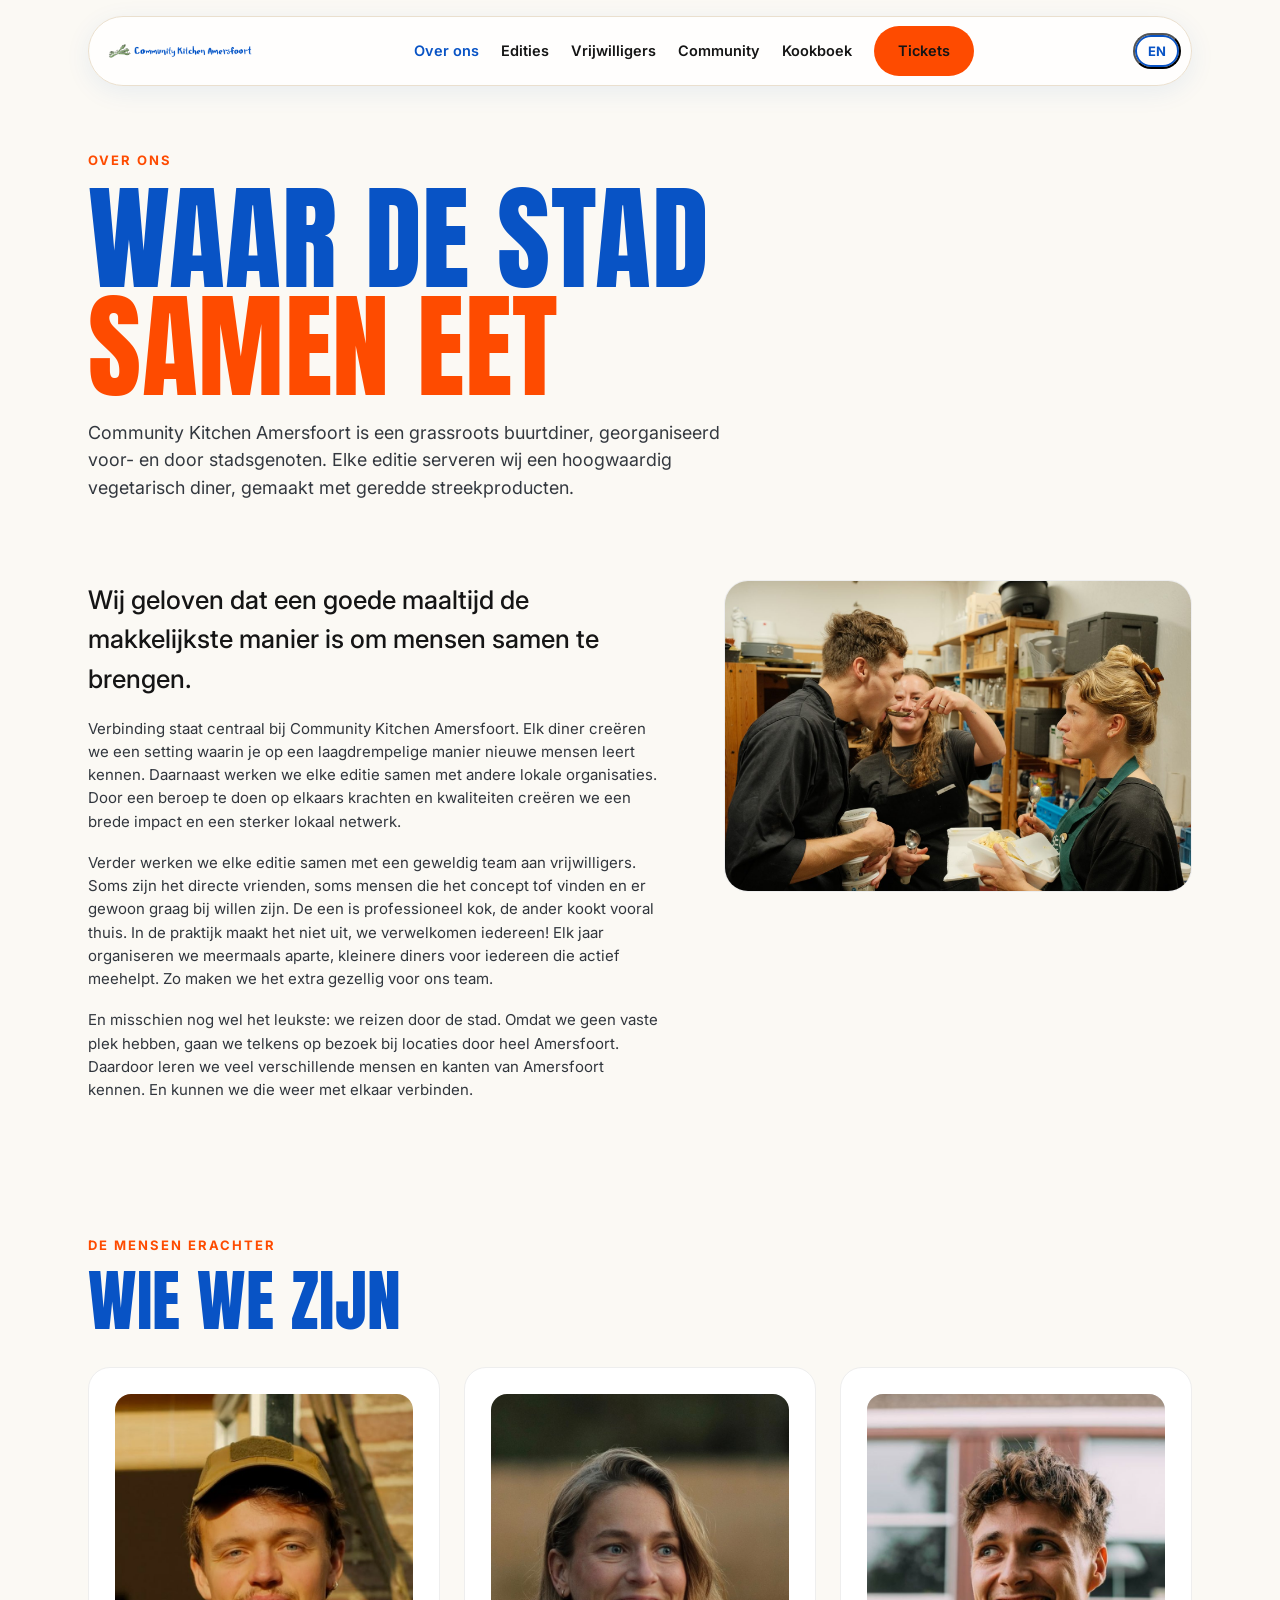
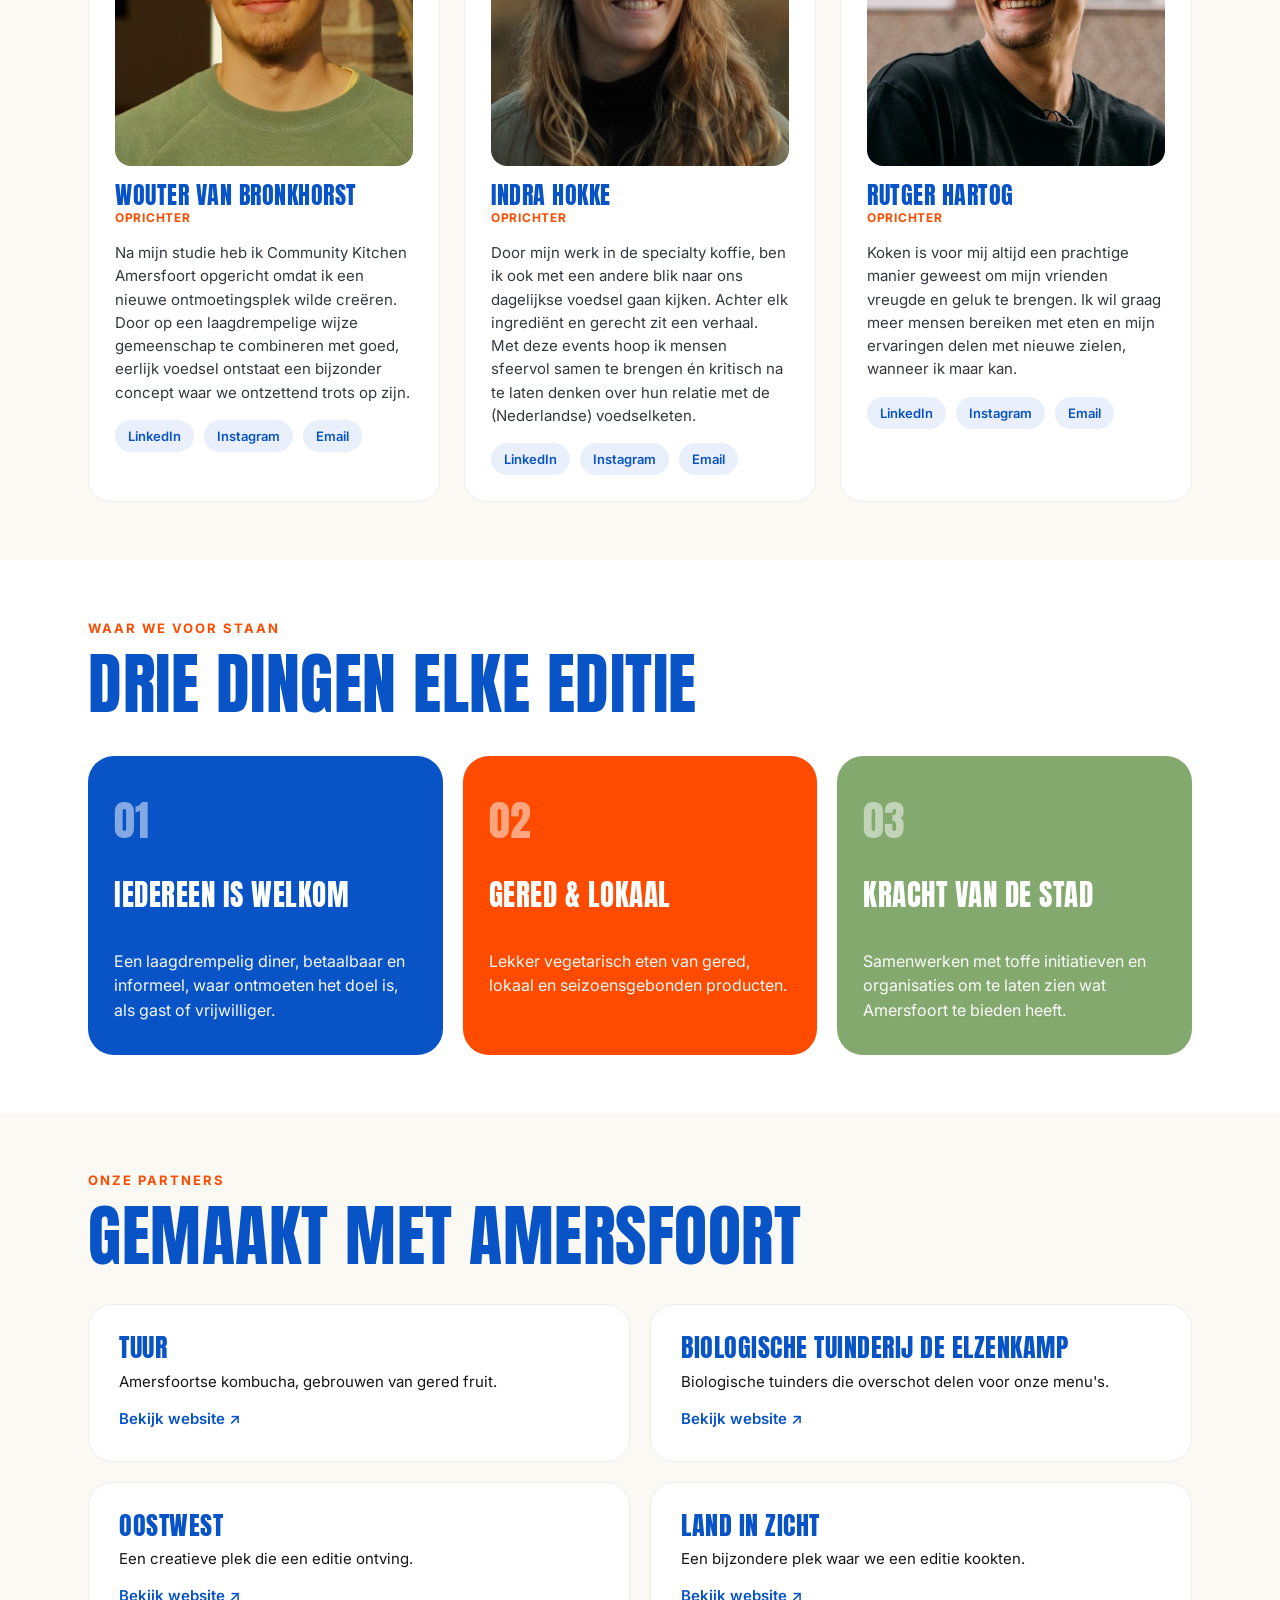
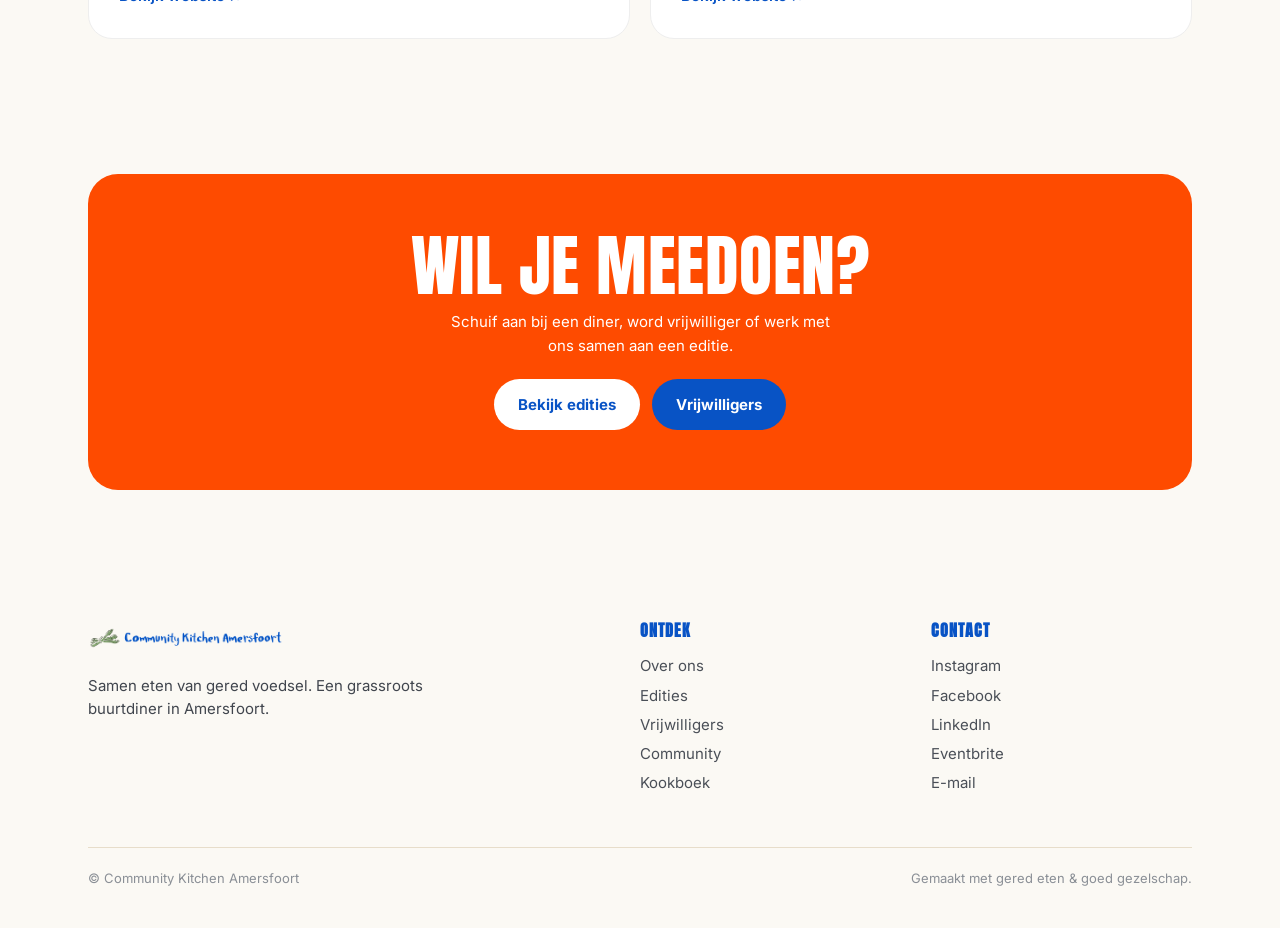
==== commit 8f295af2: "Reframe team photos: align eyes on a consistent line with headspace Co-Authored-By: Claude Opus 4.8 " ====
--- a/about.html
+++ b/about.html
@@ -57,21 +57,21 @@
 <div class="eyebrow reveal" data-en="The people behind it" data-nl="De mensen erachter">De mensen erachter</div><h2 class="reveal" data-en="Who we are" data-nl="Wie we zijn">Wie we zijn</h2>
 <div class="team">
 <div class="tcard reveal">
-<div class="tphoto"><img src="assets/img/team/wouter-1.jpg" alt="Wouter van Bronkhorst"></div>
+<div class="tphoto"><img src="assets/img/team/wouter-1.jpg?v=2" alt="Wouter van Bronkhorst"></div>
 <h3>Wouter van Bronkhorst</h3>
 <div class="trole" data-en="Founder" data-nl="Oprichter">Oprichter</div>
 <p data-en="After my studies I founded Community Kitchen Amersfoort because I wanted to create a new meeting place. By combining community with good, honest food in a low-threshold way, a special concept arises that we&#x27;re incredibly proud of." data-nl="Na mijn studie heb ik Community Kitchen Amersfoort opgericht omdat ik een nieuwe ontmoetingsplek wilde creëren. Door op een laagdrempelige wijze gemeenschap te combineren met goed, eerlijk voedsel ontstaat een bijzonder concept waar we ontzettend trots op zijn.">Na mijn studie heb ik Community Kitchen Amersfoort opgericht omdat ik een nieuwe ontmoetingsplek wilde creëren. Door op een laagdrempelige wijze gemeenschap te combineren met goed, eerlijk voedsel ontstaat een bijzonder concept waar we ontzettend trots op zijn.</p>
 <div class="tsocials"><a href="https://www.linkedin.com/in/wouter-van-bronkhorst/" target="_blank" rel="noopener">LinkedIn</a><a href="https://www.instagram.com/woutervanbronkhorst/" target="_blank" rel="noopener">Instagram</a><a href="mailto:wouter@communitykitchenamersfoort.nl">Email</a></div>
 </div>
 <div class="tcard reveal">
-<div class="tphoto"><img src="assets/img/team/indra-1.jpg" alt="Indra Hokke"></div>
+<div class="tphoto"><img src="assets/img/team/indra-1.jpg?v=2" alt="Indra Hokke"></div>
 <h3>Indra Hokke</h3>
 <div class="trole" data-en="Founder" data-nl="Oprichter">Oprichter</div>
 <p data-en="Through my work in specialty coffee, I started looking at our everyday food differently too. Behind every ingredient and dish there&#x27;s a story. With these events I hope to bring people together in a warm setting and make them think critically about their relationship with the (Dutch) food chain." data-nl="Door mijn werk in de specialty koffie, ben ik ook met een andere blik naar ons dagelijkse voedsel gaan kijken. Achter elk ingrediënt en gerecht zit een verhaal. Met deze events hoop ik mensen sfeervol samen te brengen én kritisch na te laten denken over hun relatie met de (Nederlandse) voedselketen.">Door mijn werk in de specialty koffie, ben ik ook met een andere blik naar ons dagelijkse voedsel gaan kijken. Achter elk ingrediënt en gerecht zit een verhaal. Met deze events hoop ik mensen sfeervol samen te brengen én kritisch na te laten denken over hun relatie met de (Nederlandse) voedselketen.</p>
 <div class="tsocials"><a href="https://www.linkedin.com/in/indra-hokke-3371091a9/" target="_blank" rel="noopener">LinkedIn</a><a href="https://www.instagram.com/indrahokke/" target="_blank" rel="noopener">Instagram</a><a href="mailto:Indra@communitykitchenamersfoort.nl">Email</a></div>
 </div>
 <div class="tcard reveal">
-<div class="tphoto swap"><img class="p1" src="assets/img/team/rutger-1.jpg" alt="Rutger Hartog"><img class="p2" src="assets/img/team/rutger-2.jpg" alt="" aria-hidden="true"></div>
+<div class="tphoto swap"><img class="p1" src="assets/img/team/rutger-1.jpg?v=2" alt="Rutger Hartog"><img class="p2" src="assets/img/team/rutger-2.jpg" alt="" aria-hidden="true"></div>
 <h3>Rutger Hartog</h3>
 <div class="trole" data-en="Founder" data-nl="Oprichter">Oprichter</div>
 <p data-en="Cooking has always been a beautiful way for me to bring joy and happiness to my friends. I&#x27;d like to reach more people with food and share my experiences with new souls whenever I can." data-nl="Koken is voor mij altijd een prachtige manier geweest om mijn vrienden vreugde en geluk te brengen. Ik wil graag meer mensen bereiken met eten en mijn ervaringen delen met nieuwe zielen, wanneer ik maar kan.">Koken is voor mij altijd een prachtige manier geweest om mijn vrienden vreugde en geluk te brengen. Ik wil graag meer mensen bereiken met eten en mijn ervaringen delen met nieuwe zielen, wanneer ik maar kan.</p>
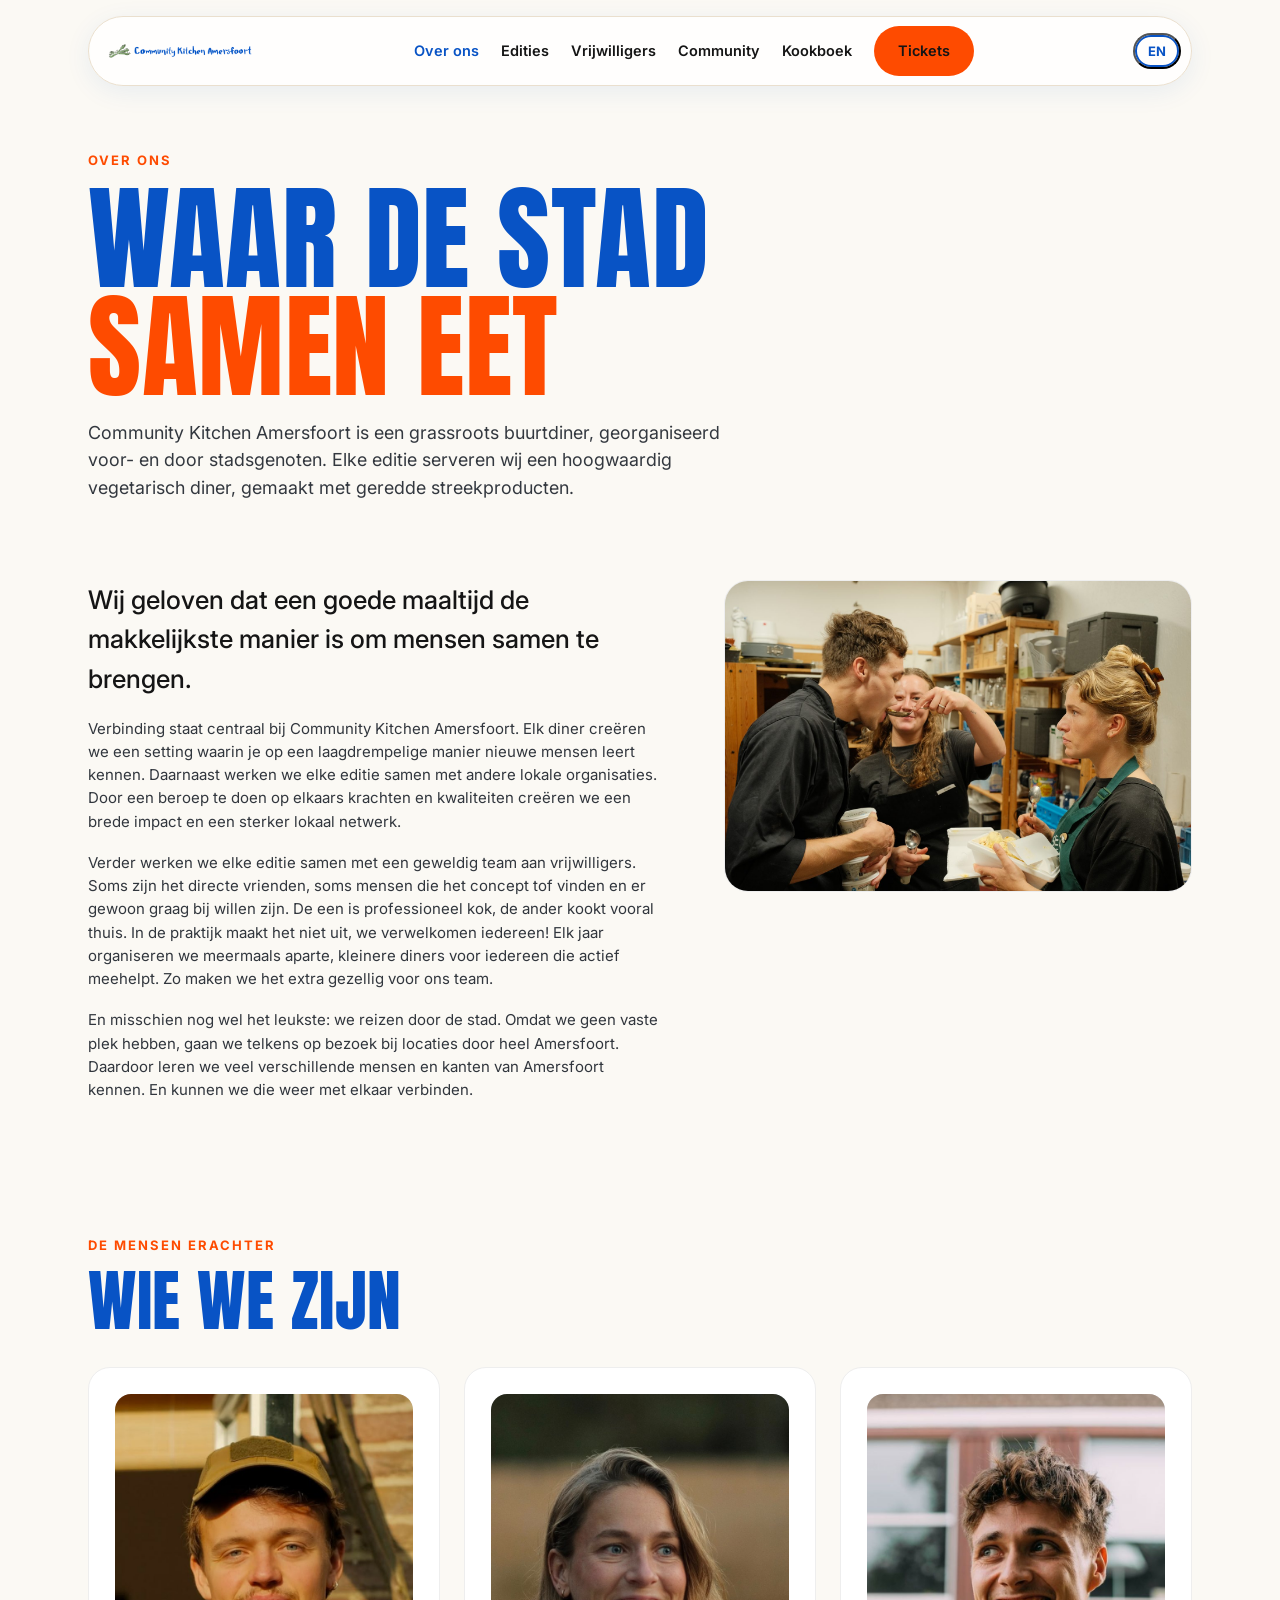
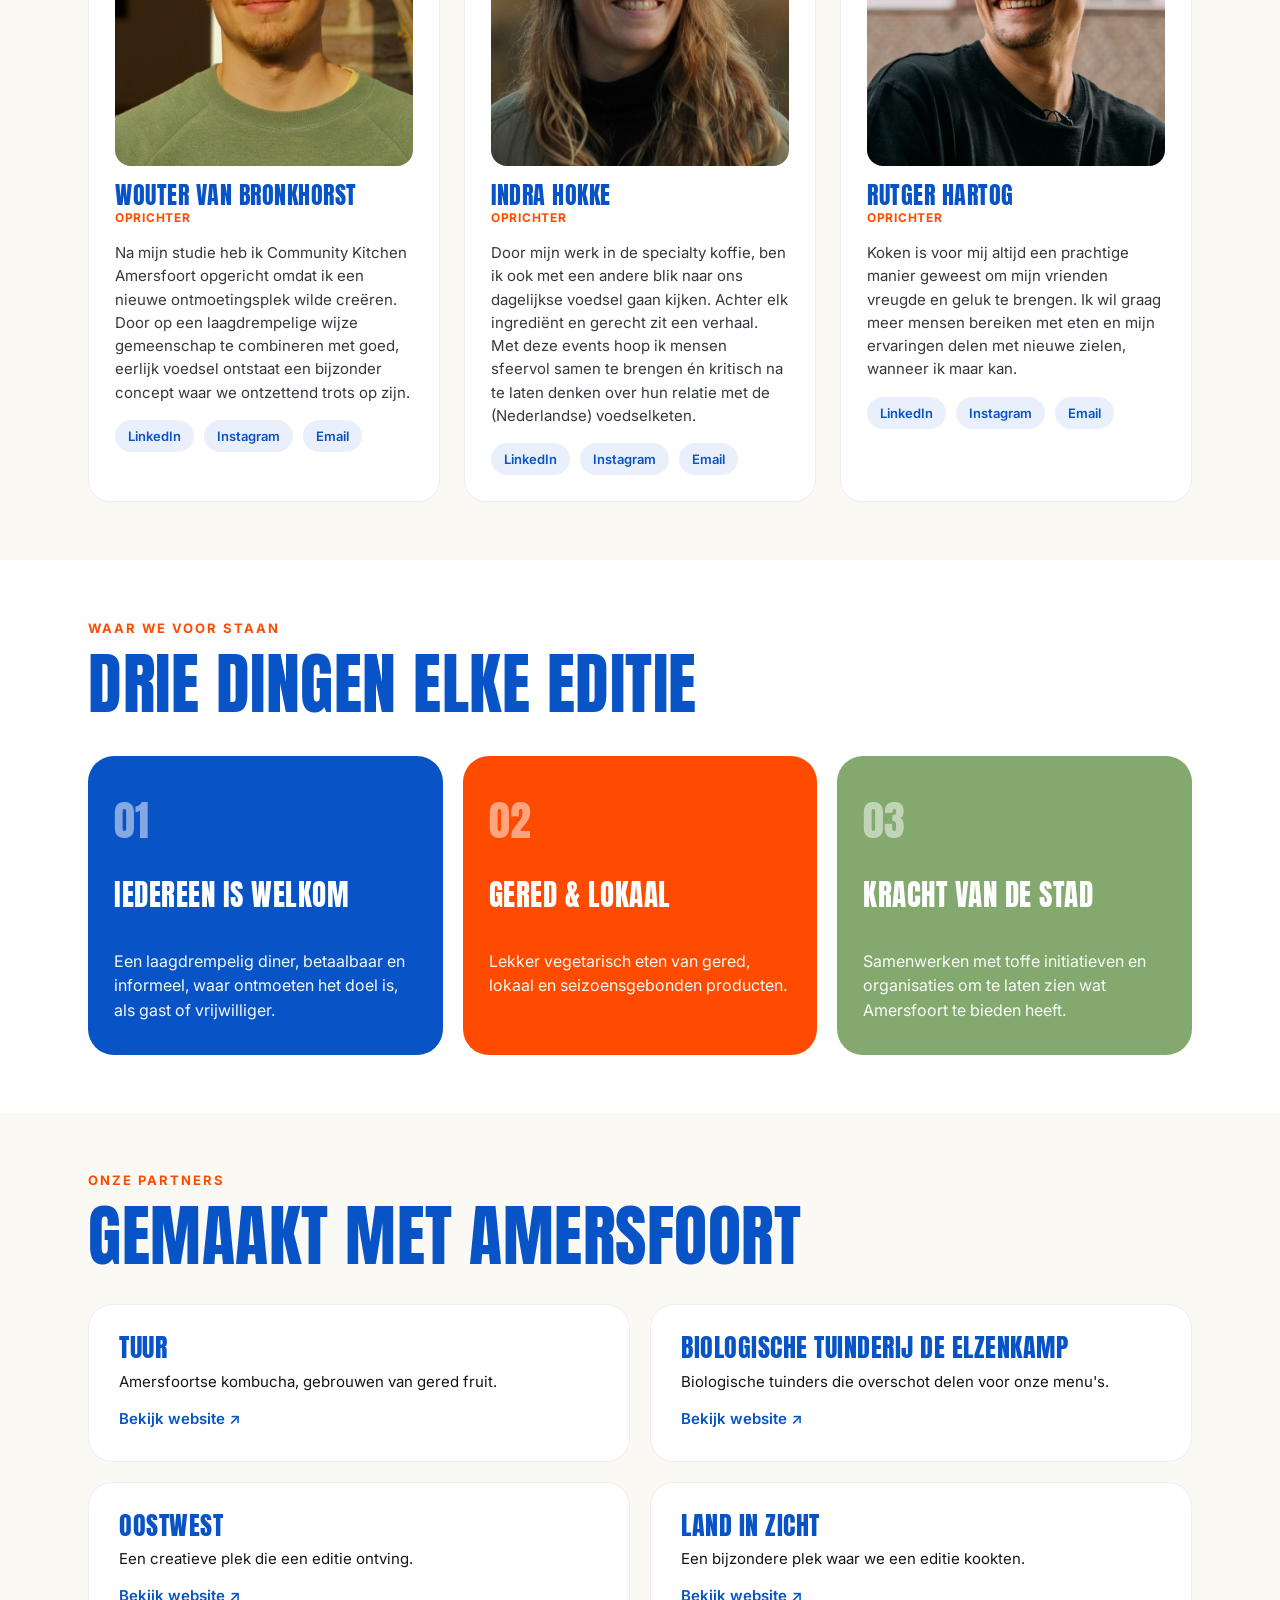
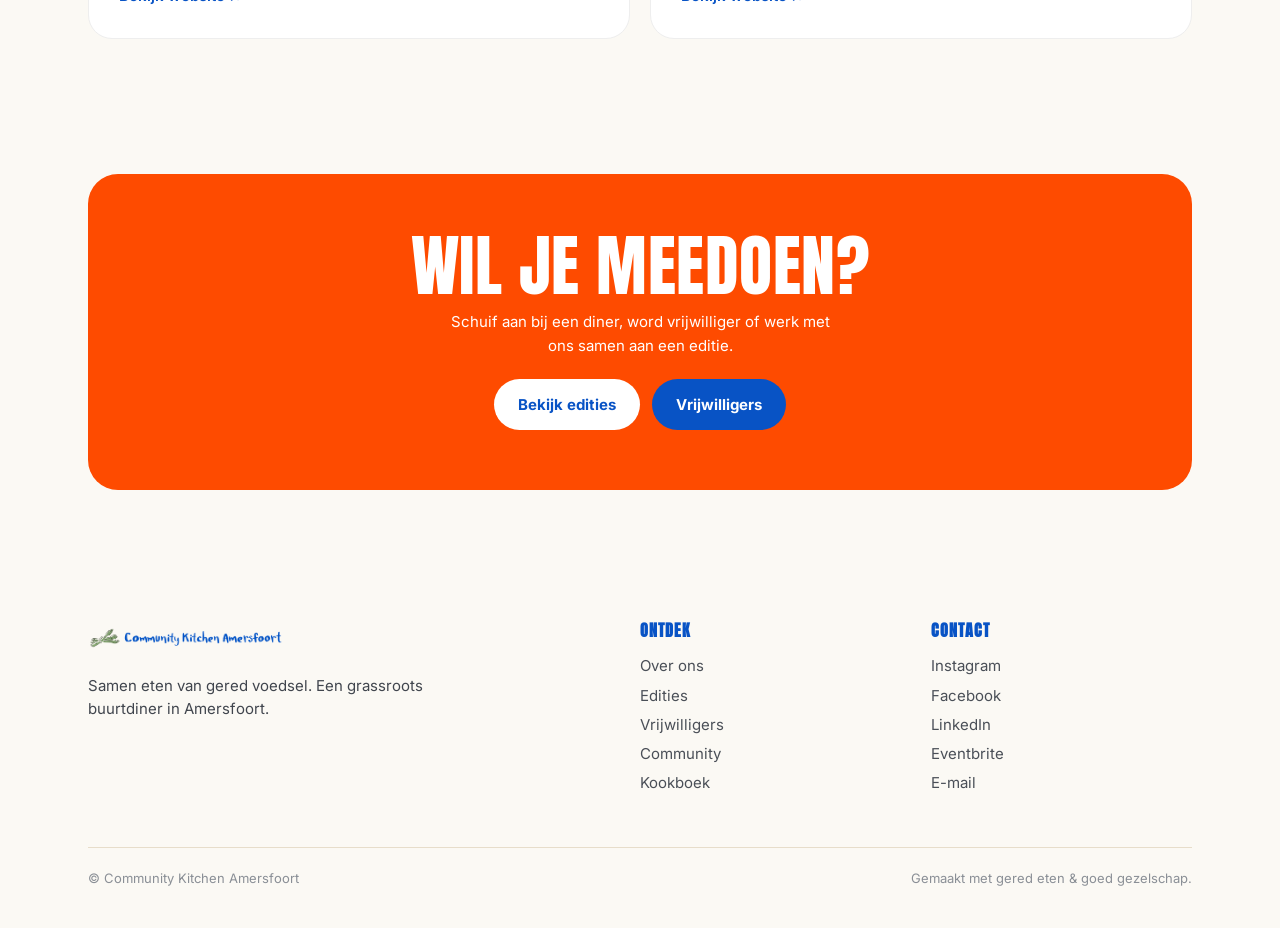
==== commit db1c1983: "Add hover photos for Wouter and Indra (hover-swap now on all three) Co-Authored-By: Claude Opus 4.8 " ====
--- a/about.html
+++ b/about.html
@@ -57,14 +57,14 @@
 <div class="eyebrow reveal" data-en="The people behind it" data-nl="De mensen erachter">De mensen erachter</div><h2 class="reveal" data-en="Who we are" data-nl="Wie we zijn">Wie we zijn</h2>
 <div class="team">
 <div class="tcard reveal">
-<div class="tphoto"><img src="assets/img/team/wouter-1.jpg?v=2" alt="Wouter van Bronkhorst"></div>
+<div class="tphoto swap"><img class="p1" src="assets/img/team/wouter-1.jpg?v=2" alt="Wouter van Bronkhorst"><img class="p2" src="assets/img/team/wouter-2.jpg" alt="" aria-hidden="true"></div>
 <h3>Wouter van Bronkhorst</h3>
 <div class="trole" data-en="Founder" data-nl="Oprichter">Oprichter</div>
 <p data-en="After my studies I founded Community Kitchen Amersfoort because I wanted to create a new meeting place. By combining community with good, honest food in a low-threshold way, a special concept arises that we&#x27;re incredibly proud of." data-nl="Na mijn studie heb ik Community Kitchen Amersfoort opgericht omdat ik een nieuwe ontmoetingsplek wilde creëren. Door op een laagdrempelige wijze gemeenschap te combineren met goed, eerlijk voedsel ontstaat een bijzonder concept waar we ontzettend trots op zijn.">Na mijn studie heb ik Community Kitchen Amersfoort opgericht omdat ik een nieuwe ontmoetingsplek wilde creëren. Door op een laagdrempelige wijze gemeenschap te combineren met goed, eerlijk voedsel ontstaat een bijzonder concept waar we ontzettend trots op zijn.</p>
 <div class="tsocials"><a href="https://www.linkedin.com/in/wouter-van-bronkhorst/" target="_blank" rel="noopener">LinkedIn</a><a href="https://www.instagram.com/woutervanbronkhorst/" target="_blank" rel="noopener">Instagram</a><a href="mailto:wouter@communitykitchenamersfoort.nl">Email</a></div>
 </div>
 <div class="tcard reveal">
-<div class="tphoto"><img src="assets/img/team/indra-1.jpg?v=2" alt="Indra Hokke"></div>
+<div class="tphoto swap"><img class="p1" src="assets/img/team/indra-1.jpg?v=2" alt="Indra Hokke"><img class="p2" src="assets/img/team/indra-2.jpg" alt="" aria-hidden="true"></div>
 <h3>Indra Hokke</h3>
 <div class="trole" data-en="Founder" data-nl="Oprichter">Oprichter</div>
 <p data-en="Through my work in specialty coffee, I started looking at our everyday food differently too. Behind every ingredient and dish there&#x27;s a story. With these events I hope to bring people together in a warm setting and make them think critically about their relationship with the (Dutch) food chain." data-nl="Door mijn werk in de specialty koffie, ben ik ook met een andere blik naar ons dagelijkse voedsel gaan kijken. Achter elk ingrediënt en gerecht zit een verhaal. Met deze events hoop ik mensen sfeervol samen te brengen én kritisch na te laten denken over hun relatie met de (Nederlandse) voedselketen.">Door mijn werk in de specialty koffie, ben ik ook met een andere blik naar ons dagelijkse voedsel gaan kijken. Achter elk ingrediënt en gerecht zit een verhaal. Met deze events hoop ik mensen sfeervol samen te brengen én kritisch na te laten denken over hun relatie met de (Nederlandse) voedselketen.</p>
